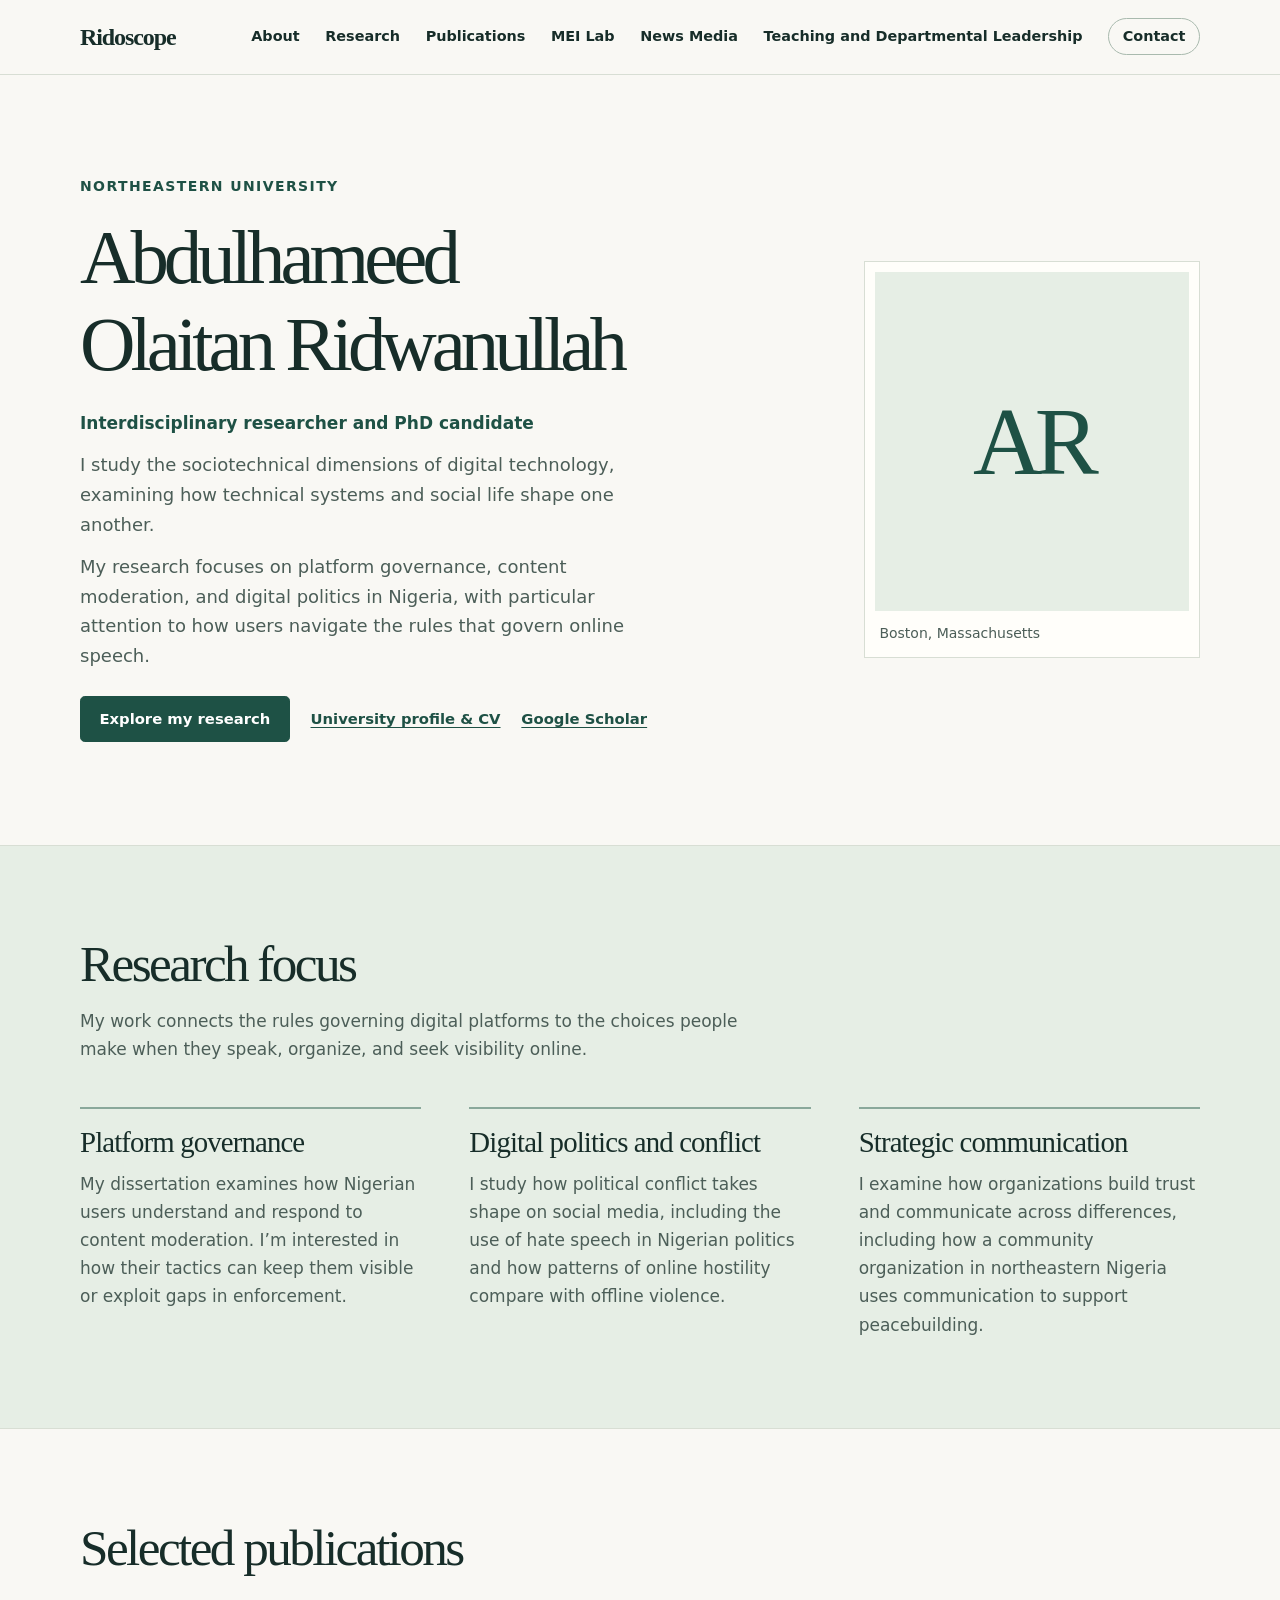
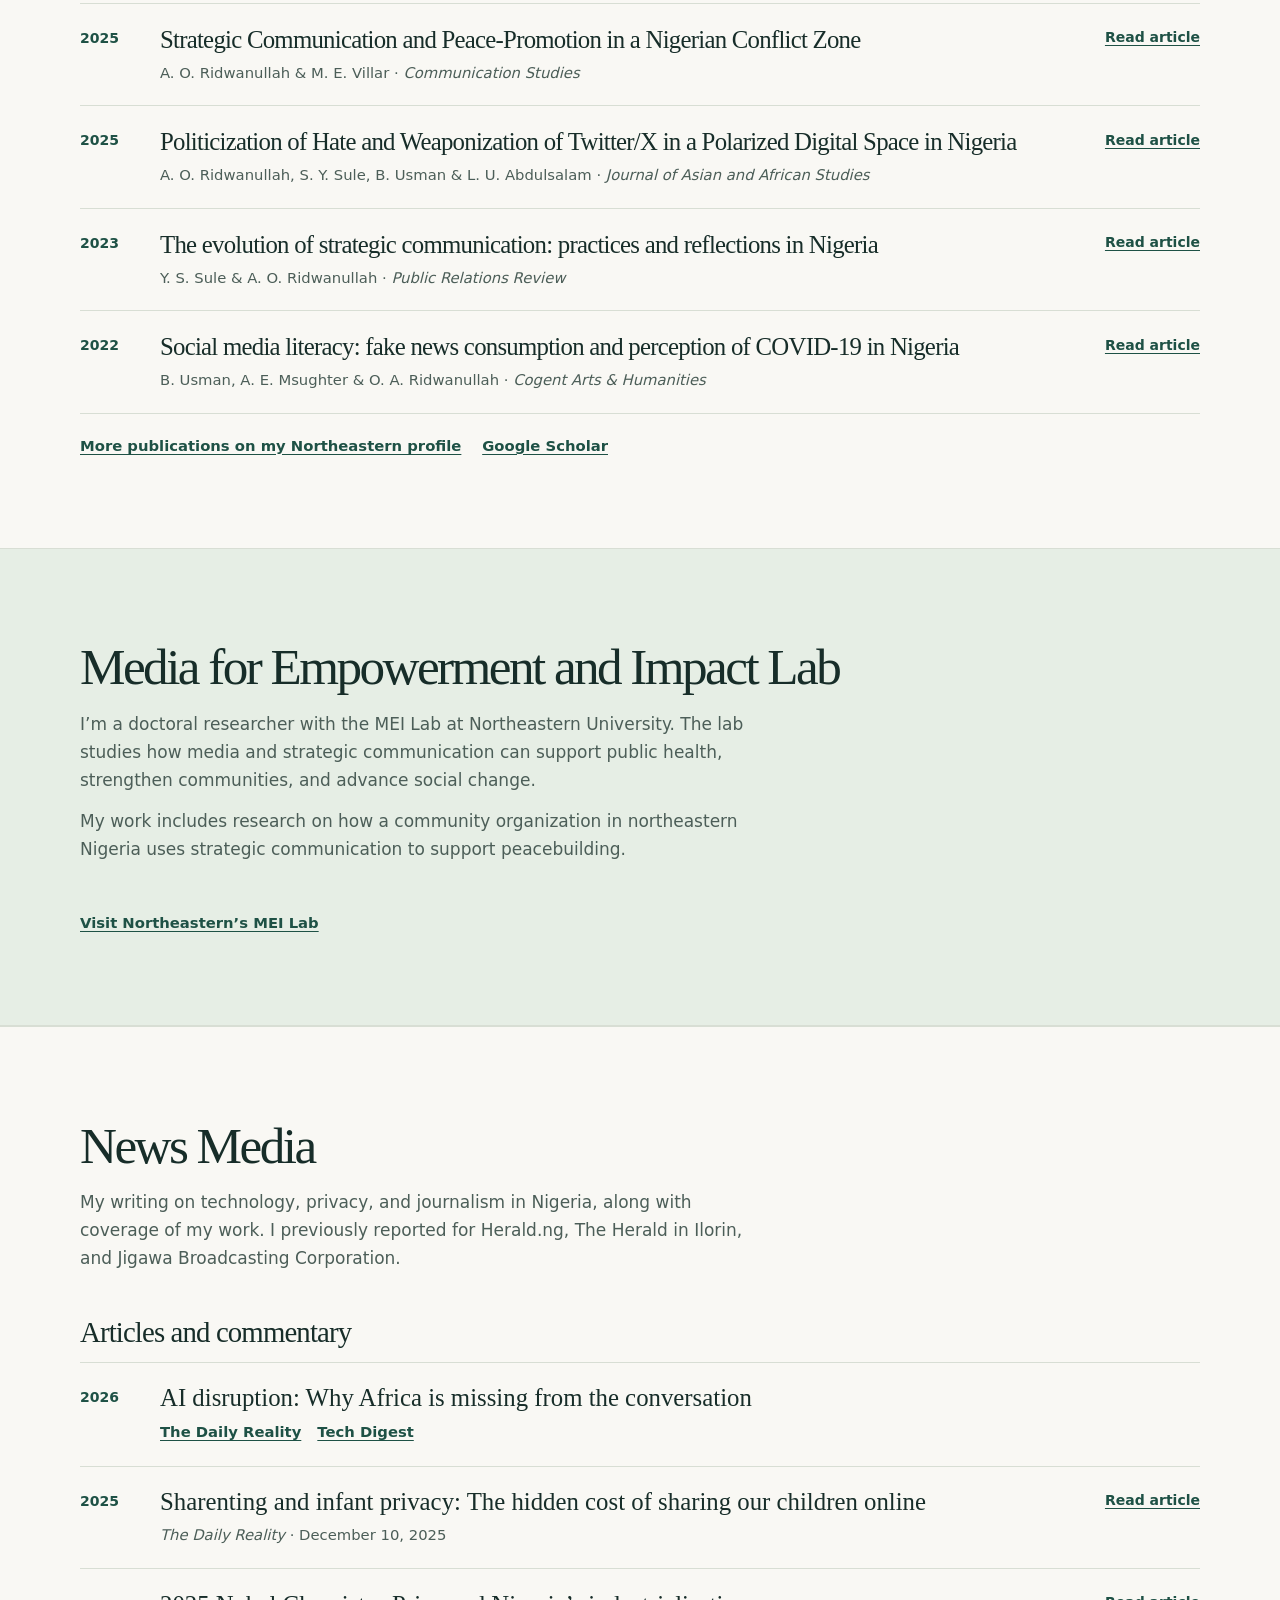
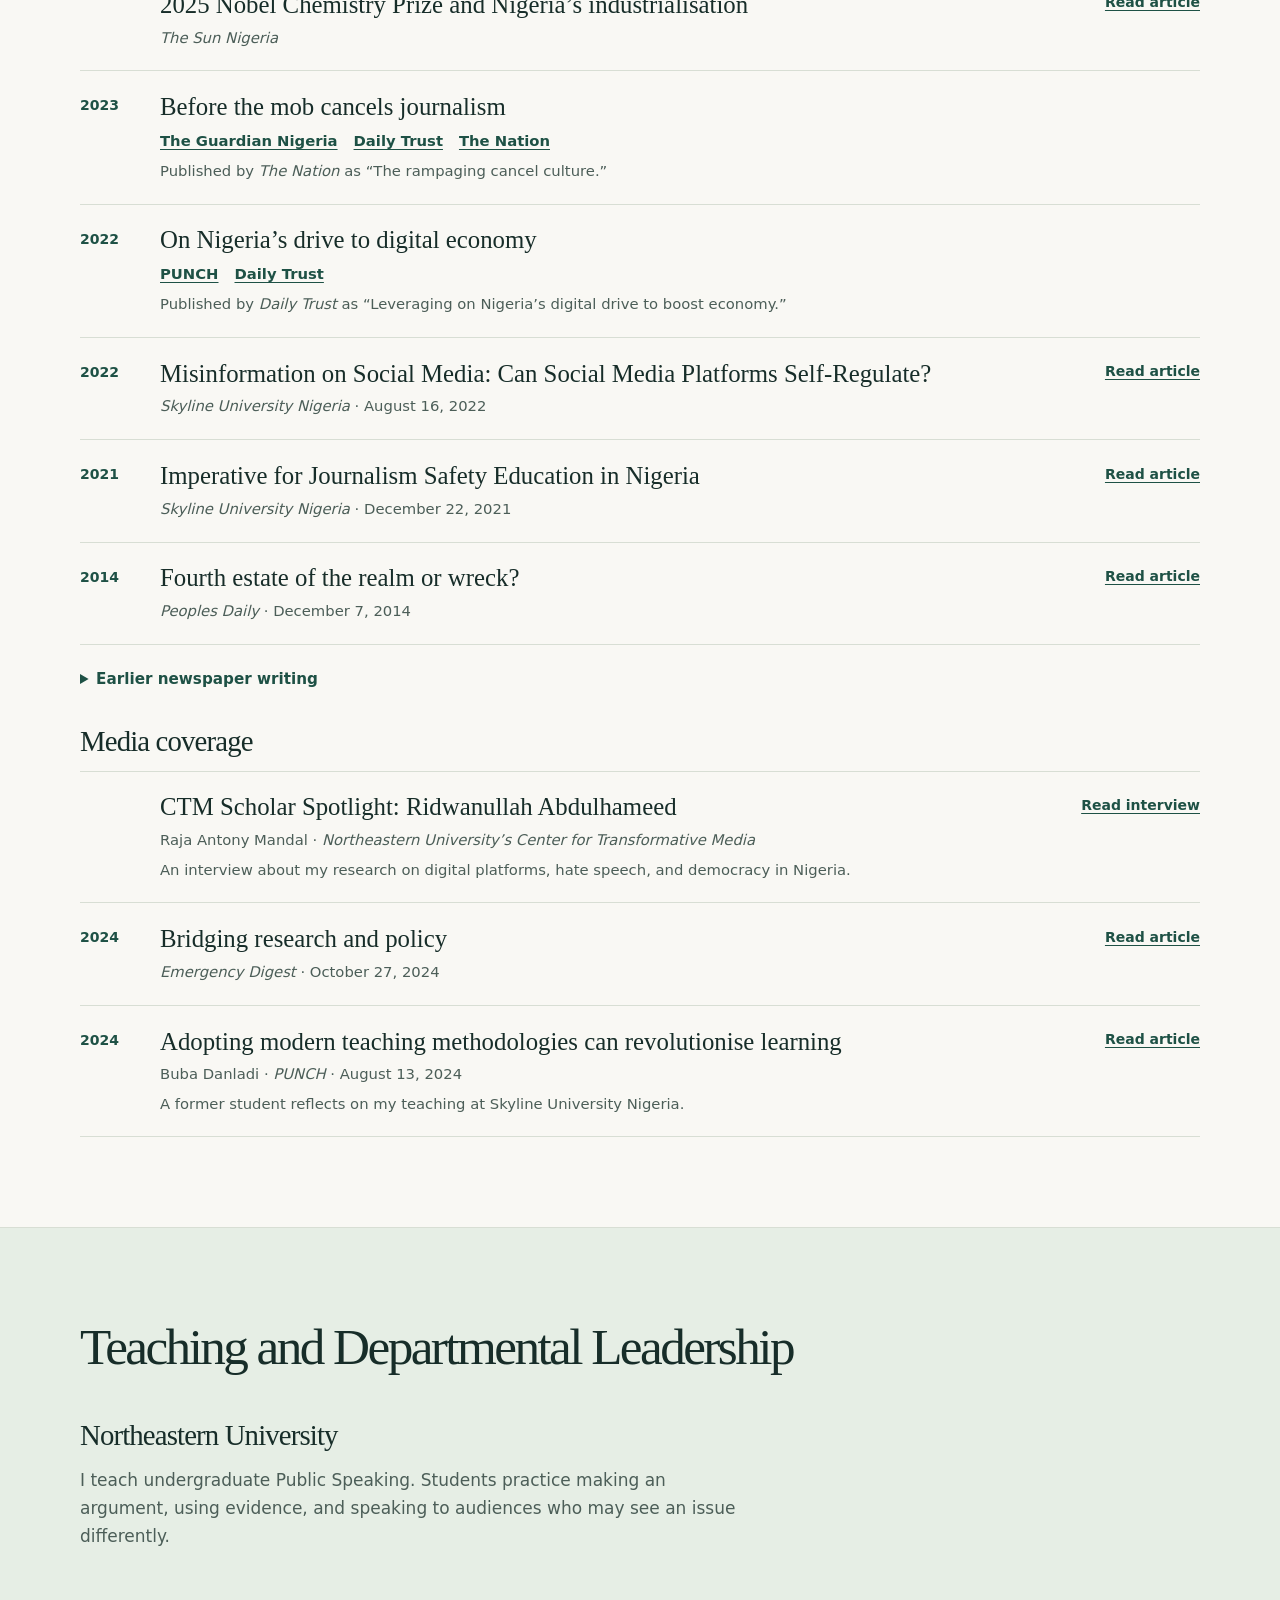
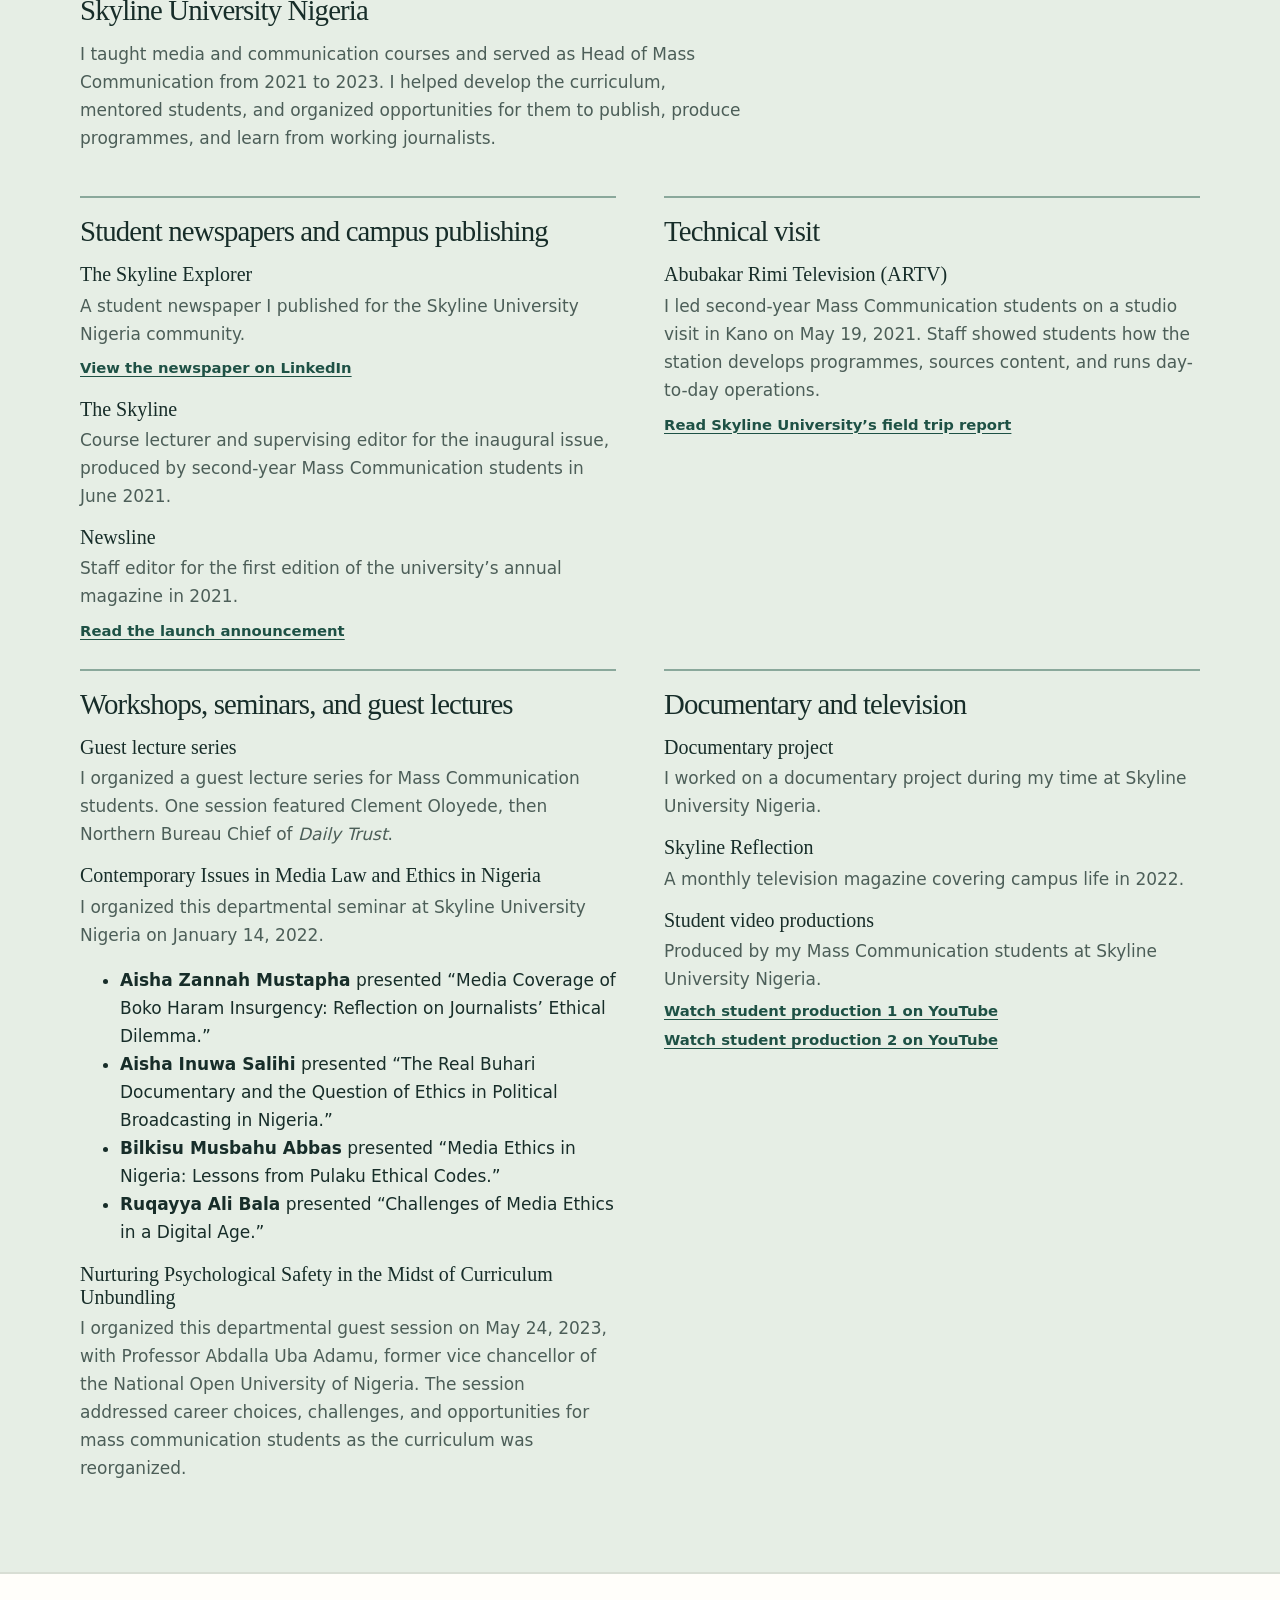
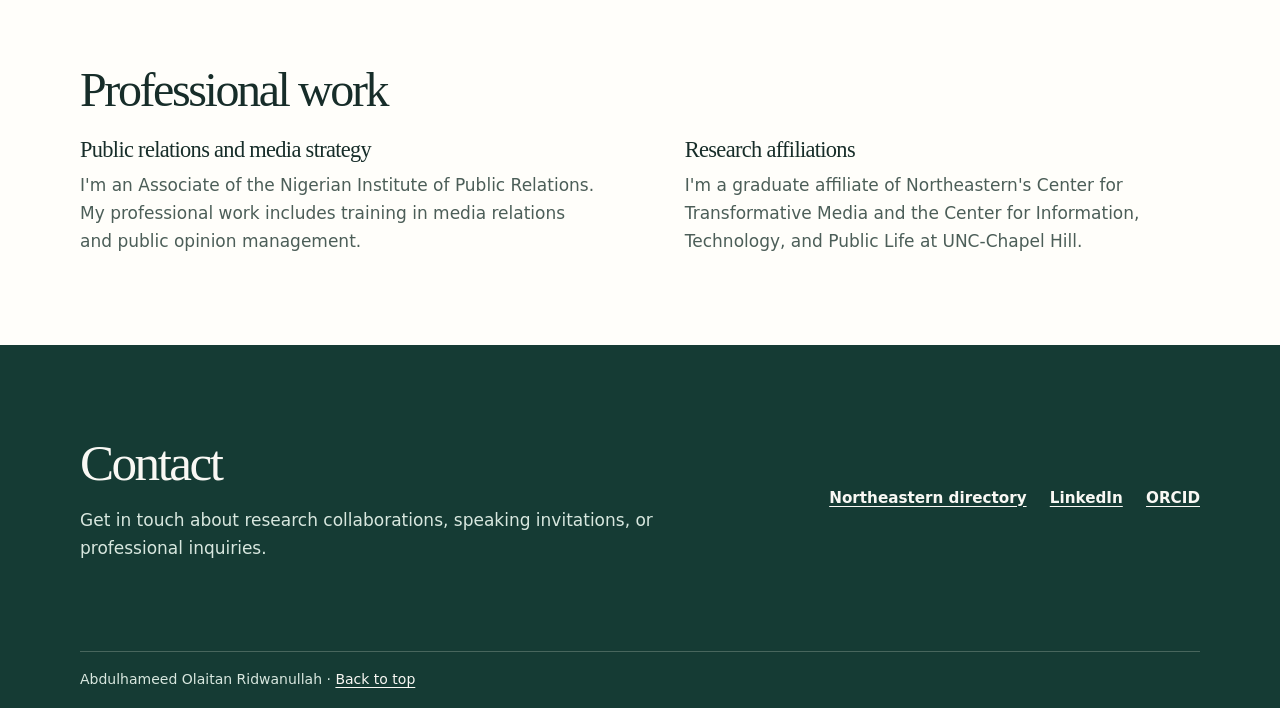
==== index.html @ dc11b1d8 "Add files via upload" ====
<!doctype html>
<html lang="en">
<head>
  <meta charset="utf-8">
  <meta name="viewport" content="width=device-width, initial-scale=1">
  <title>Abdulhameed Olaitan Ridwanullah | Ridoscope</title>
  <meta name="description" content="Abdulhameed Olaitan Ridwanullah is an interdisciplinary researcher and Northeastern University PhD candidate studying the sociotechnical dimensions of digital technology.">
  <meta name="theme-color" content="#f9f8f4">
  <meta property="og:type" content="website">
  <meta property="og:title" content="Abdulhameed Olaitan Ridwanullah | Ridoscope">
  <meta property="og:description" content="Interdisciplinary research on digital technology, platform governance, content moderation, and digital politics in Nigeria.">
  <link rel="icon" href="data:image/svg+xml,%3Csvg xmlns='http://www.w3.org/2000/svg' viewBox='0 0 40 40'%3E%3Crect width='40' height='40' rx='8' fill='%231e5145'/%3E%3Ctext x='20' y='29' fill='white' text-anchor='middle' font-family='Georgia,serif' font-size='27'%3ER%3C/text%3E%3C/svg%3E">
  <style>
    :root {
      color-scheme: light;
      --paper: #f9f8f4;
      --surface: #fffefa;
      --ink: #172d29;
      --muted: #4c5e58;
      --green: #1e5145;
      --light-green: #e6eee5;
      --line: #d8ded4;
      --gold: #e7c587;
      --serif: Georgia, 'Times New Roman', serif;
      --sans: system-ui, -apple-system, BlinkMacSystemFont, 'Segoe UI', sans-serif;
      --width: 70rem;
    }

    *, *::before, *::after { box-sizing: border-box; }
    body { margin: 0; color: var(--ink); background: var(--paper); font: 1.0625rem/1.65 var(--sans); }
    h1, h2, h3, h4, h5, p, figure { margin: 0; }
    h1, h2, h3, h4, h5 { font-family: var(--serif); font-weight: 400; line-height: 1.13; }
    h1 { font-size: clamp(2.65rem, 6vw, 5.3rem); letter-spacing: -.065em; }
    h2 { font-size: clamp(2.25rem, 4vw, 3.6rem); letter-spacing: -.05em; }
    h3 { font-size: clamp(1.45rem, 2.8vw, 1.8rem); letter-spacing: -.03em; }
    a { color: var(--green); text-underline-offset: .22em; }
    a:hover { text-decoration-thickness: .14em; }
    a:focus-visible { outline: 2px solid currentColor; outline-offset: 5px; }
    .wrap { width: min(var(--width), calc(100% - 3rem)); margin-inline: auto; }
    .skip { position: absolute; z-index: 3; top: .75rem; left: .75rem; transform: translateY(-200%); padding: .55rem .85rem; background: var(--surface); }
    .skip:focus { transform: translateY(0); }
    .site-header { border-bottom: 1px solid var(--line); }
    .header-row { display: flex; justify-content: space-between; align-items: center; gap: 1rem 2rem; min-height: 4.6rem; padding-block: .75rem; }
    .brand { color: var(--ink); font: 700 1.5rem/1 var(--serif); letter-spacing: -.045em; text-decoration: none; }
    .site-nav { display: flex; flex-wrap: wrap; align-items: center; gap: .55rem clamp(.8rem, 2vw, 1.75rem); }
    .site-nav a { color: var(--ink); font-size: .9rem; font-weight: 600; text-decoration: none; }
    .site-nav a:hover { text-decoration: underline; }
    a.nav-contact { padding: .35rem .85rem; border: 1px solid #a9baae; border-radius: 2rem; }

    .hero { display: grid; grid-template-columns: minmax(0, 1fr) minmax(15rem, 21rem); align-items: center; gap: clamp(2.25rem, 6vw, 6rem); padding-block: clamp(3.2rem, 8vw, 7rem); }
    .hero h1 span { display: block; }
    .label { color: var(--green); font-size: .875rem; font-weight: 700; letter-spacing: .1em; line-height: 1.4; text-transform: uppercase; }
    .hero .label { margin-bottom: 1.15rem; }
    .role { color: var(--green); margin-top: 1.3rem; font-weight: 650; }
    .intro { max-width: 35rem; color: var(--muted); margin-top: .8rem; font-size: 1.125rem; }
    .actions { display: flex; flex-wrap: wrap; align-items: center; gap: .65rem 1.3rem; margin-top: 1.55rem; }
    .button { display: inline-block; padding: .64rem 1.15rem; border: 1px solid var(--green); border-radius: .3rem; background: var(--green); color: white; font-size: .925rem; font-weight: 650; text-decoration: none; }
    .button:hover { background: #143e34; }
    .button:focus-visible { outline-color: var(--green); }
    .text-link { font-size: .925rem; font-weight: 650; }
    .portrait { padding: .6rem; border: 1px solid var(--line); background: var(--surface); }
    .portrait-frame {
      position: relative; display: grid; place-items: center; overflow: hidden;
      aspect-ratio: 549 / 592; background: var(--light-green);
    }
    .portrait-monogram { color: var(--green); font: 400 clamp(3.5rem, 9vw, 6rem)/1 var(--serif); letter-spacing: -.08em; }
    .portrait img { position: absolute; inset: 0; width: 100%; height: 100%; object-fit: cover; object-position: center; }
    .portrait figcaption { padding: .66rem .3rem .16rem; color: var(--muted); font-size: .875rem; }

    .band { border-block: 1px solid var(--line); background: var(--light-green); }
    .section-space { padding-block: clamp(3.3rem, 7vw, 6.25rem); }
    .section-lead { margin-bottom: clamp(1.7rem, 4vw, 2.75rem); }
    .section-lead p { max-width: 42rem; margin-top: .85rem; color: var(--muted); }
    .research-grid { display: grid; grid-template-columns: repeat(3, minmax(0, 1fr)); gap: clamp(1.55rem, 4vw, 3rem); }
    .research-item { border-top: 2px solid #8aa89b; padding-top: 1.05rem; }
    .research-item p { margin-top: .75rem; color: var(--muted); }
    .publication-list { margin: 1.65rem 0 0; padding: 0; list-style: none; border-top: 1px solid var(--line); }
    .publication-list li { display: grid; grid-template-columns: 4rem 1fr auto; align-items: start; gap: .45rem 1rem; border-bottom: 1px solid var(--line); padding-block: 1.3rem; }
    .publication-list li.undated-entry > div { grid-column: 2; }
    .publication-list time { margin-top: .14rem; color: var(--green); font-size: .875rem; font-weight: 700; font-variant-numeric: tabular-nums; }
    .publication-list :is(h3, h4) { font-size: clamp(1.2rem, 2.2vw, 1.55rem); line-height: 1.23; }
    .publication-list p { margin-top: .4rem; color: var(--muted); font-size: .925rem; line-height: 1.55; }
    .paper-link { margin-top: .1rem; font-size: .875rem; font-weight: 650; }
    .more-publications { margin-top: 1.25rem; }
    .news-media { border-top: 1px solid var(--line); }
    .media-group + .media-group { margin-top: 2.1rem; }
    .media-group .publication-list { margin-top: .8rem; }
    .media-editions { display: flex; flex-wrap: wrap; gap: .25rem 1rem; margin-top: .4rem; }
    .media-editions a { font-size: .925rem; font-weight: 650; }
    .media-archive { margin-top: 1.35rem; }
    .media-archive summary { width: fit-content; color: var(--green); cursor: pointer; font-size: .95rem; font-weight: 650; }
    .media-archive summary:focus-visible { outline: 2px solid currentColor; outline-offset: 5px; }
    .media-archive ul { margin: .85rem 0 0; padding-inline-start: 1.4rem; }
    .media-archive li { margin-top: .45rem; color: var(--muted); }
    .project-grid { display: grid; grid-template-columns: repeat(2, minmax(0, 1fr)); gap: 1.55rem clamp(1.55rem, 4vw, 3rem); }
    .project-grid section { min-width: 0; }
    .project-grid h4 { font-size: clamp(1.45rem, 2.8vw, 1.8rem); letter-spacing: -.03em; }
    .project-grid h5 { margin-top: 1rem; font-size: 1.25rem; }
    .project-grid h5 + p { margin-top: .35rem; }
    .project-grid .text-link { display: inline-block; margin-top: .55rem; }
    .experience { border-top: 1px solid var(--line); background: var(--surface); }
    .experience-grid { display: grid; grid-template-columns: 1fr 1fr; gap: 2.75rem clamp(2.25rem, 7vw, 6rem); }
    .experience h2 { font-size: clamp(2.1rem, 4vw, 3rem); }
    .experience h3 { margin-top: 1.2rem; font-size: 1.4rem; }
    .experience p { color: var(--muted); margin-top: .55rem; }
    .contact { background: #153b34; color: #f9f8f4; }
    .contact-grid { display: grid; grid-template-columns: minmax(0, 1fr) auto; align-items: center; gap: 1.5rem 3rem; }
    .contact p { max-width: 38rem; margin-top: .85rem; color: #d8e7df; }
    .contact a { color: #f9f8f4; }
    .contact-links { display: flex; flex-wrap: wrap; gap: .85rem 1.45rem; }
    .contact-links a { font-size: .95rem; font-weight: 650; }
    .footer-note { padding-block: 1rem; border-top: 1px solid #48665d; color: #d8e7df; font-size: .875rem; }
    .footer-note a:hover, .contact-links a:hover { color: var(--gold); }

    @media (max-width: 50rem) {
      .hero { grid-template-columns: minmax(0, 1fr) minmax(12rem, 32%); gap: 1.8rem; }
      .research-grid { gap: 1.35rem; }
      .contact-grid { grid-template-columns: 1fr; }
    }
    @media (max-width: 40rem) {
      .wrap { width: calc(100% - 2rem); }
      .header-row { align-items: flex-start; flex-direction: column; padding-block: 1rem; }
      .site-nav { gap: .5rem .95rem; }
      a.nav-contact { padding: 0; border: 0; }
      .hero, .research-grid, .project-grid, .experience-grid { grid-template-columns: 1fr; }
      .hero { padding-top: 2.7rem; }
      .portrait { width: min(100%, 19rem); }
      .publication-list li { grid-template-columns: 1fr; gap: .3rem; }
      .publication-list li.undated-entry > div { grid-column: 1; }
      .publication-list time, .paper-link { margin: 0; }
    }
  </style>
</head>
<body id="top">
  <a class="skip" href="#about">Skip to main content</a>
  <header class="site-header">
    <div class="wrap header-row">
      <a class="brand" href="#top" aria-label="Ridoscope home">Ridoscope</a>
      <nav class="site-nav" aria-label="Main navigation">
        <a href="#about">About</a>
        <a href="#research">Research</a>
        <a href="#publications">Publications</a>
        <a href="#mei-lab">MEI Lab</a>
        <a href="#news-media">News Media</a>
        <a href="#teaching">Teaching and Departmental Leadership</a>
        <a class="nav-contact" href="#contact">Contact</a>
      </nav>
    </div>
  </header>

  <main id="about" tabindex="-1">
    <!-- Update your name, role, biography, and profile links here. -->
    <section class="wrap hero" aria-labelledby="name">
      <div>
        <p class="label">Northeastern University</p>
        <h1 id="name"><span>Abdulhameed</span> <span>Olaitan Ridwanullah</span></h1>
        <p class="role">Interdisciplinary researcher and PhD candidate</p>
        <p class="intro">I study the sociotechnical dimensions of digital technology, examining how technical systems and social life shape one another.</p>
        <p class="intro">My research focuses on platform governance, content moderation, and digital politics in Nigeria, with particular attention to how users navigate the rules that govern online speech.</p>
        <div class="actions">
          <a class="button" href="#research">Explore my research</a>
          <a class="text-link" href="https://camd.northeastern.edu/people/abdulhameed-ridwanullah/">University profile &amp; CV</a>
          <a class="text-link" href="https://scholar.google.com/citations?user=ANlG218AAAAJ">Google Scholar</a>
        </div>
      </div>
      <figure class="portrait">
        <div class="portrait-frame">
          <span class="portrait-monogram" aria-hidden="true">AR</span>
          <img src="https://d3tvevvhad9ws1.cloudfront.net/wp-content/uploads/2026/08/olaitan-549x592.jpg" alt="Portrait of Abdulhameed Olaitan Ridwanullah" width="549" height="592" decoding="async" onerror="this.hidden = true">
        </div>
        <figcaption>Boston, Massachusetts</figcaption>
      </figure>
    </section>

    <!-- Research descriptions can be updated as projects develop. -->
    <section class="band" id="research" aria-labelledby="research-heading">
      <div class="wrap section-space">
        <div class="section-lead">
          <h2 id="research-heading">Research focus</h2>
          <p>My work connects the rules governing digital platforms to the choices people make when they speak, organize, and seek visibility online.</p>
        </div>
        <div class="research-grid">
          <article class="research-item">
            <h3>Platform governance</h3>
            <p>My dissertation examines how Nigerian users understand and respond to content moderation. I’m interested in how their tactics can keep them visible or exploit gaps in enforcement.</p>
          </article>
          <article class="research-item">
            <h3>Digital politics and conflict</h3>
            <p>I study how political conflict takes shape on social media, including the use of hate speech in Nigerian politics and how patterns of online hostility compare with offline violence.</p>
          </article>
          <article class="research-item">
            <h3>Strategic communication</h3>
            <p>I examine how organizations build trust and communicate across differences, including how a community organization in northeastern Nigeria uses communication to support peacebuilding.</p>
          </article>
        </div>
      </div>
    </section>

    <!-- Add a publication by copying one list item and updating its details and DOI. -->
    <section class="wrap section-space" id="publications" aria-labelledby="publications-heading">
      <h2 id="publications-heading">Selected publications</h2>
      <ol class="publication-list" role="list">
        <li>
          <time datetime="2025">2025</time>
          <div>
            <h3>Strategic Communication and Peace-Promotion in a Nigerian Conflict Zone</h3>
            <p>A. O. Ridwanullah &amp; M. E. Villar · <cite>Communication Studies</cite></p>
          </div>
          <a class="paper-link" href="https://doi.org/10.1080/10510974.2025.2544833" aria-label="Read article, Strategic Communication and Peace-Promotion in a Nigerian Conflict Zone">Read article</a>
        </li>
        <li>
          <time datetime="2025">2025</time>
          <div>
            <h3>Politicization of Hate and Weaponization of Twitter/X in a Polarized Digital Space in Nigeria</h3>
            <p>A. O. Ridwanullah, S. Y. Sule, B. Usman &amp; L. U. Abdulsalam · <cite>Journal of Asian and African Studies</cite></p>
          </div>
          <a class="paper-link" href="https://doi.org/10.1177/00219096241230500" aria-label="Read article, Politicization of Hate and Weaponization of Twitter/X in a Polarized Digital Space in Nigeria">Read article</a>
        </li>
        <li>
          <time datetime="2023">2023</time>
          <div>
            <h3>The evolution of strategic communication: practices and reflections in Nigeria</h3>
            <p>Y. S. Sule &amp; A. O. Ridwanullah · <cite>Public Relations Review</cite></p>
          </div>
          <a class="paper-link" href="https://doi.org/10.1016/j.pubrev.2023.102323" aria-label="Read article, The evolution of strategic communication: practices and reflections in Nigeria">Read article</a>
        </li>
        <li>
          <time datetime="2022">2022</time>
          <div>
            <h3>Social media literacy: fake news consumption and perception of COVID-19 in Nigeria</h3>
            <p>B. Usman, A. E. Msughter &amp; O. A. Ridwanullah · <cite>Cogent Arts &amp; Humanities</cite></p>
          </div>
          <a class="paper-link" href="https://doi.org/10.1080/23311983.2022.2138011" aria-label="Read article, Social media literacy: fake news consumption and perception of COVID-19 in Nigeria">Read article</a>
        </li>
      </ol>
      <p class="actions more-publications">
        <a class="text-link" href="https://camd.northeastern.edu/people/abdulhameed-ridwanullah/">More publications on my Northeastern profile</a>
        <a class="text-link" href="https://scholar.google.com/citations?user=ANlG218AAAAJ">Google Scholar</a>
      </p>
    </section>

    <section class="band" id="mei-lab" aria-labelledby="mei-lab-heading">
      <div class="wrap section-space">
        <div class="section-lead">
          <h2 id="mei-lab-heading">Media for Empowerment and Impact Lab</h2>
          <p>I’m a doctoral researcher with the MEI Lab at Northeastern University. The lab studies how media and strategic communication can support public health, strengthen communities, and advance social change.</p>
          <p>My work includes research on how a community organization in northeastern Nigeria uses strategic communication to support peacebuilding.</p>
        </div>
        <a class="text-link" href="https://meilab.sites.northeastern.edu/">Visit Northeastern’s MEI Lab</a>
      </div>
    </section>

    <!-- Keep versions of the same article together and list coverage separately from bylined work. -->
    <section class="news-media" id="news-media" aria-labelledby="news-media-heading">
      <div class="wrap section-space">
        <div class="section-lead">
          <h2 id="news-media-heading">News Media</h2>
          <p>My writing on technology, privacy, and journalism in Nigeria, along with coverage of my work. I previously reported for Herald.ng, The Herald in Ilorin, and Jigawa Broadcasting Corporation.</p>
        </div>
        <div class="media-group">
          <h3>Articles and commentary</h3>
          <ul class="publication-list" role="list">
            <li>
              <time datetime="2026-02-14">2026</time>
              <div>
                <h4>AI disruption: Why Africa is missing from the conversation</h4>
                <div class="media-editions">
                  <a href="https://dailyrealityng.com/2026/02/14/ai-disruption-why-africa-is-missing-from-the-conversation/" aria-label="Read AI disruption at The Daily Reality">The Daily Reality</a>
                  <a href="https://techdigest.ng/ai-disruption-why-africa-is-missing-from-the-conversation/" aria-label="Read AI disruption at Tech Digest">Tech Digest</a>
                </div>
              </div>
            </li>
            <li>
              <time datetime="2025-12-10">2025</time>
              <div>
                <h4>Sharenting and infant privacy: The hidden cost of sharing our children online</h4>
                <p><cite>The Daily Reality</cite> · December 10, 2025</p>
              </div>
              <a class="paper-link" href="https://dailyrealityng.com/2025/12/10/sharenting-and-infant-privacy-the-hidden-cost-of-sharing-our-children-online/" aria-label="Read article, Sharenting and infant privacy: The hidden cost of sharing our children online">Read article</a>
            </li>
            <li class="undated-entry">
              <div>
                <h4>2025 Nobel Chemistry Prize and Nigeria’s industrialisation</h4>
                <p><cite>The Sun Nigeria</cite></p>
              </div>
              <a class="paper-link" href="https://thesun.ng/2025-nobel-chemistry-prize-and-nigerias-industrialisation/" aria-label="Read article, 2025 Nobel Chemistry Prize and Nigeria’s industrialisation">Read article</a>
            </li>
            <li>
              <time datetime="2023-04-07">2023</time>
              <div>
                <h4>Before the mob cancels journalism</h4>
                <div class="media-editions">
                  <a href="https://guardian.ng/opinion/before-the-mob-cancels-journalism/" aria-label="Read Before the mob cancels journalism at The Guardian Nigeria">The Guardian Nigeria</a>
                  <a href="https://dailytrust.com/before-the-mob-cancels-journalism/" aria-label="Read Before the mob cancels journalism at Daily Trust">Daily Trust</a>
                  <a href="https://thenationonlineng.net/the-rampaging-cancel-culture/" aria-label="Read The rampaging cancel culture at The Nation">The Nation</a>
                </div>
                <p>Published by <cite>The Nation</cite> as “The rampaging cancel culture.”</p>
              </div>
            </li>
            <li>
              <time datetime="2022-10-28">2022</time>
              <div>
                <h4>On Nigeria’s drive to digital economy</h4>
                <div class="media-editions">
                  <a href="https://punchng.com/on-nigerias-drive-to-digital-economy/" aria-label="Read On Nigeria’s drive to digital economy at PUNCH">PUNCH</a>
                  <a href="https://dailytrust.com/leveraging-on-nigerias-digital-drive-to-boost-economy/" aria-label="Read Leveraging on Nigeria’s digital drive to boost economy at Daily Trust">Daily Trust</a>
                </div>
                <p>Published by <cite>Daily Trust</cite> as “Leveraging on Nigeria’s digital drive to boost economy.”</p>
              </div>
            </li>
            <li>
              <time datetime="2022-08-16">2022</time>
              <div>
                <h4>Misinformation on Social Media: Can Social Media Platforms Self-Regulate?</h4>
                <p><cite>Skyline University Nigeria</cite> · August 16, 2022</p>
              </div>
              <a class="paper-link" href="https://sun.edu.ng/misinformation-on-social-media-can-social-media-platforms-self-regulate/" aria-label="Read article, Misinformation on Social Media: Can Social Media Platforms Self-Regulate?">Read article</a>
            </li>
            <li>
              <time datetime="2021-12-22">2021</time>
              <div>
                <h4>Imperative for Journalism Safety Education in Nigeria</h4>
                <p><cite>Skyline University Nigeria</cite> · December 22, 2021</p>
              </div>
              <a class="paper-link" href="https://sun.edu.ng/imperative-for-journalism-safety-education-in-nigeria/" aria-label="Read article, Imperative for Journalism Safety Education in Nigeria">Read article</a>
            </li>
            <li>
              <time datetime="2014-12-07">2014</time>
              <div>
                <h4>Fourth estate of the realm or wreck?</h4>
                <p><cite>Peoples Daily</cite> · December 7, 2014</p>
              </div>
              <a class="paper-link" href="https://peoplesdaily.ng/fourth-estate-of-the-realm-or-wreck/" aria-label="Read article, Fourth estate of the realm or wreck?">Read article</a>
            </li>
          </ul>
          <details class="media-archive">
            <summary>Earlier newspaper writing</summary>
            <ul>
              <li>“Bequeathing a legacy of corruption” · <cite>Herald.ng</cite> · 2016</li>
              <li>“Ability in disability” · <cite>The Herald</cite> · 2009</li>
              <li>“Nigerian League Kicks off: Will Nigerian Fans Shift Allegiance from European Clubs?” · <cite>The Herald</cite> · 2009</li>
            </ul>
          </details>
        </div>
        <div class="media-group">
          <h3>Media coverage</h3>
          <ul class="publication-list" role="list">
            <li class="undated-entry">
              <div>
                <h4>CTM Scholar Spotlight: Ridwanullah Abdulhameed</h4>
                <p>Raja Antony Mandal · <cite>Northeastern University’s Center for Transformative Media</cite></p>
                <p>An interview about my research on digital platforms, hate speech, and democracy in Nigeria.</p>
              </div>
              <a class="paper-link" href="https://camd.northeastern.edu/news/ctm-scholar-spotlight-ridwanullah-abdulhameed/" aria-label="Read the CTM Scholar Spotlight interview">Read interview</a>
            </li>
            <li>
              <time datetime="2024-10-27">2024</time>
              <div>
                <h4>Bridging research and policy</h4>
                <p><cite>Emergency Digest</cite> · October 27, 2024</p>
              </div>
              <a class="paper-link" href="https://emergencydigest.com/2024/10/27/bridging-research-policy-case/" aria-label="Read article, Bridging research and policy">Read article</a>
            </li>
            <li>
              <time datetime="2024-08-13">2024</time>
              <div>
                <h4>Adopting modern teaching methodologies can revolutionise learning</h4>
                <p>Buba Danladi · <cite>PUNCH</cite> · August 13, 2024</p>
                <p>A former student reflects on my teaching at Skyline University Nigeria.</p>
              </div>
              <a class="paper-link" href="https://punchng.com/adopting-modern-teaching-methodologies-can-revolutionise-learning/" aria-label="Read article, Adopting modern teaching methodologies can revolutionise learning">Read article</a>
            </li>
          </ul>
        </div>
      </div>
    </section>

    <!-- Add public project files or links alongside their credits when available. -->
    <section class="band" id="teaching" aria-labelledby="teaching-heading">
      <div class="wrap section-space">
        <div class="section-lead">
          <h2 id="teaching-heading">Teaching and Departmental Leadership</h2>
        </div>
        <div class="section-lead">
          <h3>Northeastern University</h3>
          <p>I teach undergraduate Public Speaking. Students practice making an argument, using evidence, and speaking to audiences who may see an issue differently.</p>
        </div>
        <section id="media-projects" aria-labelledby="media-projects-heading">
          <div class="section-lead">
            <h3 id="media-projects-heading">Skyline University Nigeria</h3>
            <p>I taught media and communication courses and served as Head of Mass Communication from 2021 to 2023. I helped develop the curriculum, mentored students, and organized opportunities for them to publish, produce programmes, and learn from working journalists.</p>
          </div>
          <div class="project-grid">
            <section class="research-item" id="skyline-student-publishing" aria-labelledby="skyline-student-publishing-heading">
              <h4 id="skyline-student-publishing-heading">Student newspapers and campus publishing</h4>
              <h5>The Skyline Explorer</h5>
              <p>A student newspaper I published for the Skyline University Nigeria community.</p>
              <a class="text-link" href="https://www.linkedin.com/posts/abdulhameed-ridwanullah-89919175_skyline-exlorer-ugcPost-7093296008624783360-4-LM/">View the newspaper on LinkedIn</a>
              <h5>The Skyline</h5>
              <p>Course lecturer and supervising editor for the inaugural issue, produced by second-year Mass Communication students in June 2021.</p>
              <h5>Newsline</h5>
              <p>Staff editor for the first edition of the university’s annual magazine in 2021.</p>
              <a class="text-link" href="https://sun.edu.ng/skyline-university-nigeria-launches-first-edition-of-newsline-magazine/">Read the launch announcement</a>
            </section>
            <section class="research-item" id="skyline-technical-visit" aria-labelledby="skyline-technical-visit-heading">
              <h4 id="skyline-technical-visit-heading">Technical visit</h4>
              <h5>Abubakar Rimi Television (ARTV)</h5>
              <p>I led second-year Mass Communication students on a studio visit in Kano on May 19, 2021. Staff showed students how the station develops programmes, sources content, and runs day-to-day operations.</p>
              <a class="text-link" href="https://sun.edu.ng/skyline-university-nigeria-exposes-mass-communication-students-to-media-practice-at-abubakar-rimi-television-artv/">Read Skyline University’s field trip report</a>
            </section>
            <section class="research-item" id="skyline-workshop" aria-labelledby="skyline-workshop-heading">
              <h4 id="skyline-workshop-heading">Workshops, seminars, and guest lectures</h4>
              <h5>Guest lecture series</h5>
              <p>I organized a guest lecture series for Mass Communication students. One session featured Clement Oloyede, then Northern Bureau Chief of <cite>Daily Trust</cite>.</p>
              <h5>Contemporary Issues in Media Law and Ethics in Nigeria</h5>
              <p>I organized this departmental seminar at Skyline University Nigeria on <time datetime="2022-01-14">January 14, 2022</time>.</p>
              <ul>
                <li><strong>Aisha Zannah Mustapha</strong> presented “Media Coverage of Boko Haram Insurgency: Reflection on Journalists’ Ethical Dilemma.”</li>
                <li><strong>Aisha Inuwa Salihi</strong> presented “The Real Buhari Documentary and the Question of Ethics in Political Broadcasting in Nigeria.”</li>
                <li><strong>Bilkisu Musbahu Abbas</strong> presented “Media Ethics in Nigeria: Lessons from Pulaku Ethical Codes.”</li>
                <li><strong>Ruqayya Ali Bala</strong> presented “Challenges of Media Ethics in a Digital Age.”</li>
              </ul>
              <h5>Nurturing Psychological Safety in the Midst of Curriculum Unbundling</h5>
              <p>I organized this departmental guest session on May 24, 2023, with Professor Abdalla Uba Adamu, former vice chancellor of the National Open University of Nigeria. The session addressed career choices, challenges, and opportunities for mass communication students as the curriculum was reorganized.</p>
            </section>
            <section class="research-item" id="skyline-documentary" aria-labelledby="skyline-documentary-heading">
              <h4 id="skyline-documentary-heading">Documentary and television</h4>
              <h5>Documentary project</h5>
              <p>I worked on a documentary project during my time at Skyline University Nigeria.</p>
              <h5>Skyline Reflection</h5>
              <p>A monthly television magazine covering campus life in 2022.</p>
              <h5>Student video productions</h5>
              <p>Produced by my Mass Communication students at Skyline University Nigeria.</p>
              <div class="media-editions">
                <a href="https://youtu.be/bZEVqYsS694">Watch student production 1 on YouTube</a>
                <a href="https://youtu.be/RIfuoalk7m0">Watch student production 2 on YouTube</a>
              </div>
            </section>
          </div>
        </section>
      </div>
    </section>

    <section class="experience" id="practice" aria-labelledby="practice-heading">
      <div class="wrap section-space">
        <h2 id="practice-heading">Professional work</h2>
        <div class="experience-grid">
          <div>
            <h3>Public relations and media strategy</h3>
            <p>I'm an Associate of the Nigerian Institute of Public Relations. My professional work includes training in media relations and public opinion management.</p>
          </div>
          <div>
            <h3>Research affiliations</h3>
            <p>I'm a graduate affiliate of Northeastern's Center for Transformative Media and the Center for Information, Technology, and Public Life at UNC-Chapel Hill.</p>
          </div>
        </div>
      </div>
    </section>
  </main>

  <!-- Update these links when your preferred contact channels change. -->
  <footer class="contact" id="contact">
    <div class="wrap section-space contact-grid">
      <div>
        <h2>Contact</h2>
        <p>Get in touch about research collaborations, speaking invitations, or professional inquiries.</p>
      </div>
      <div class="contact-links">
        <a href="https://camd.northeastern.edu/people/abdulhameed-ridwanullah/">Northeastern directory</a>
        <a href="https://www.linkedin.com/in/abdulhameed-ridwanullah-anipr-89919175/">LinkedIn</a>
        <a href="https://orcid.org/0000-0002-1211-8335">ORCID</a>
      </div>
    </div>
    <div class="wrap footer-note">Abdulhameed Olaitan Ridwanullah · <a href="#top">Back to top</a></div>
  </footer>
</body>
</html>
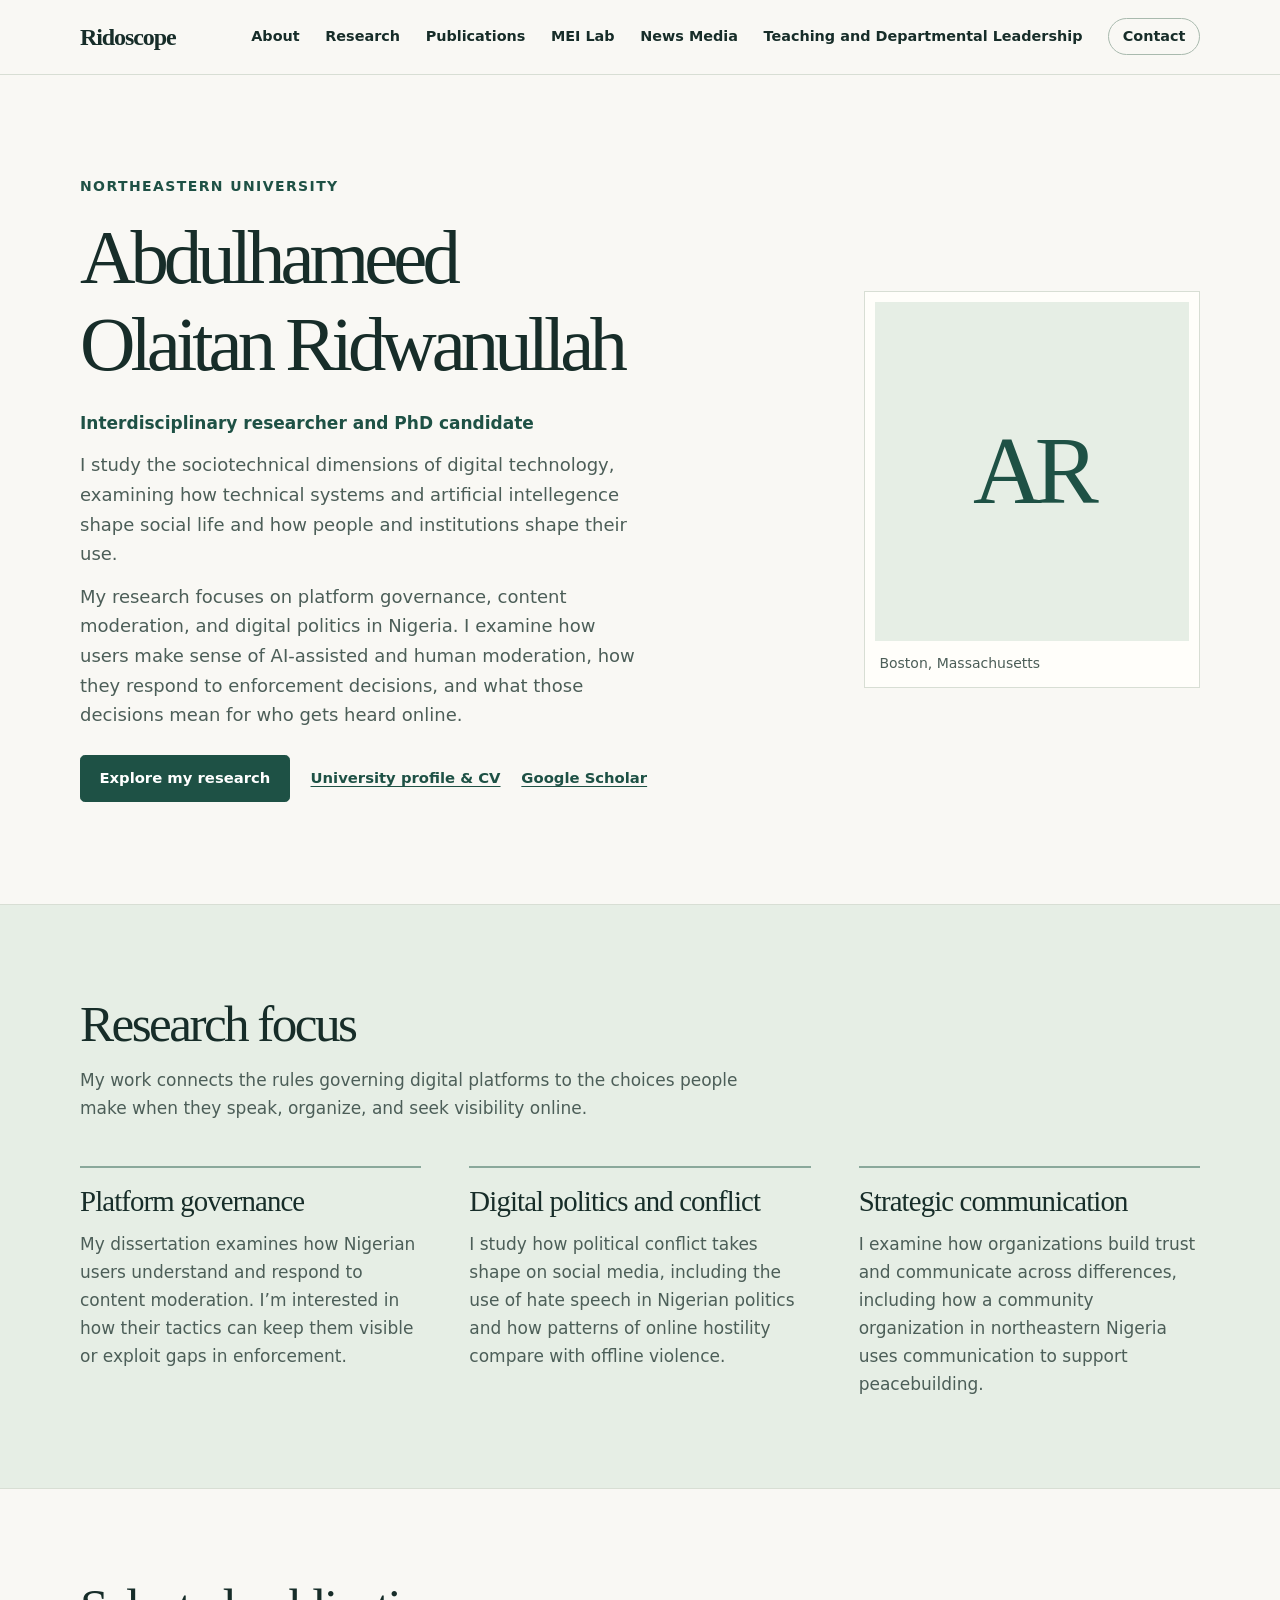
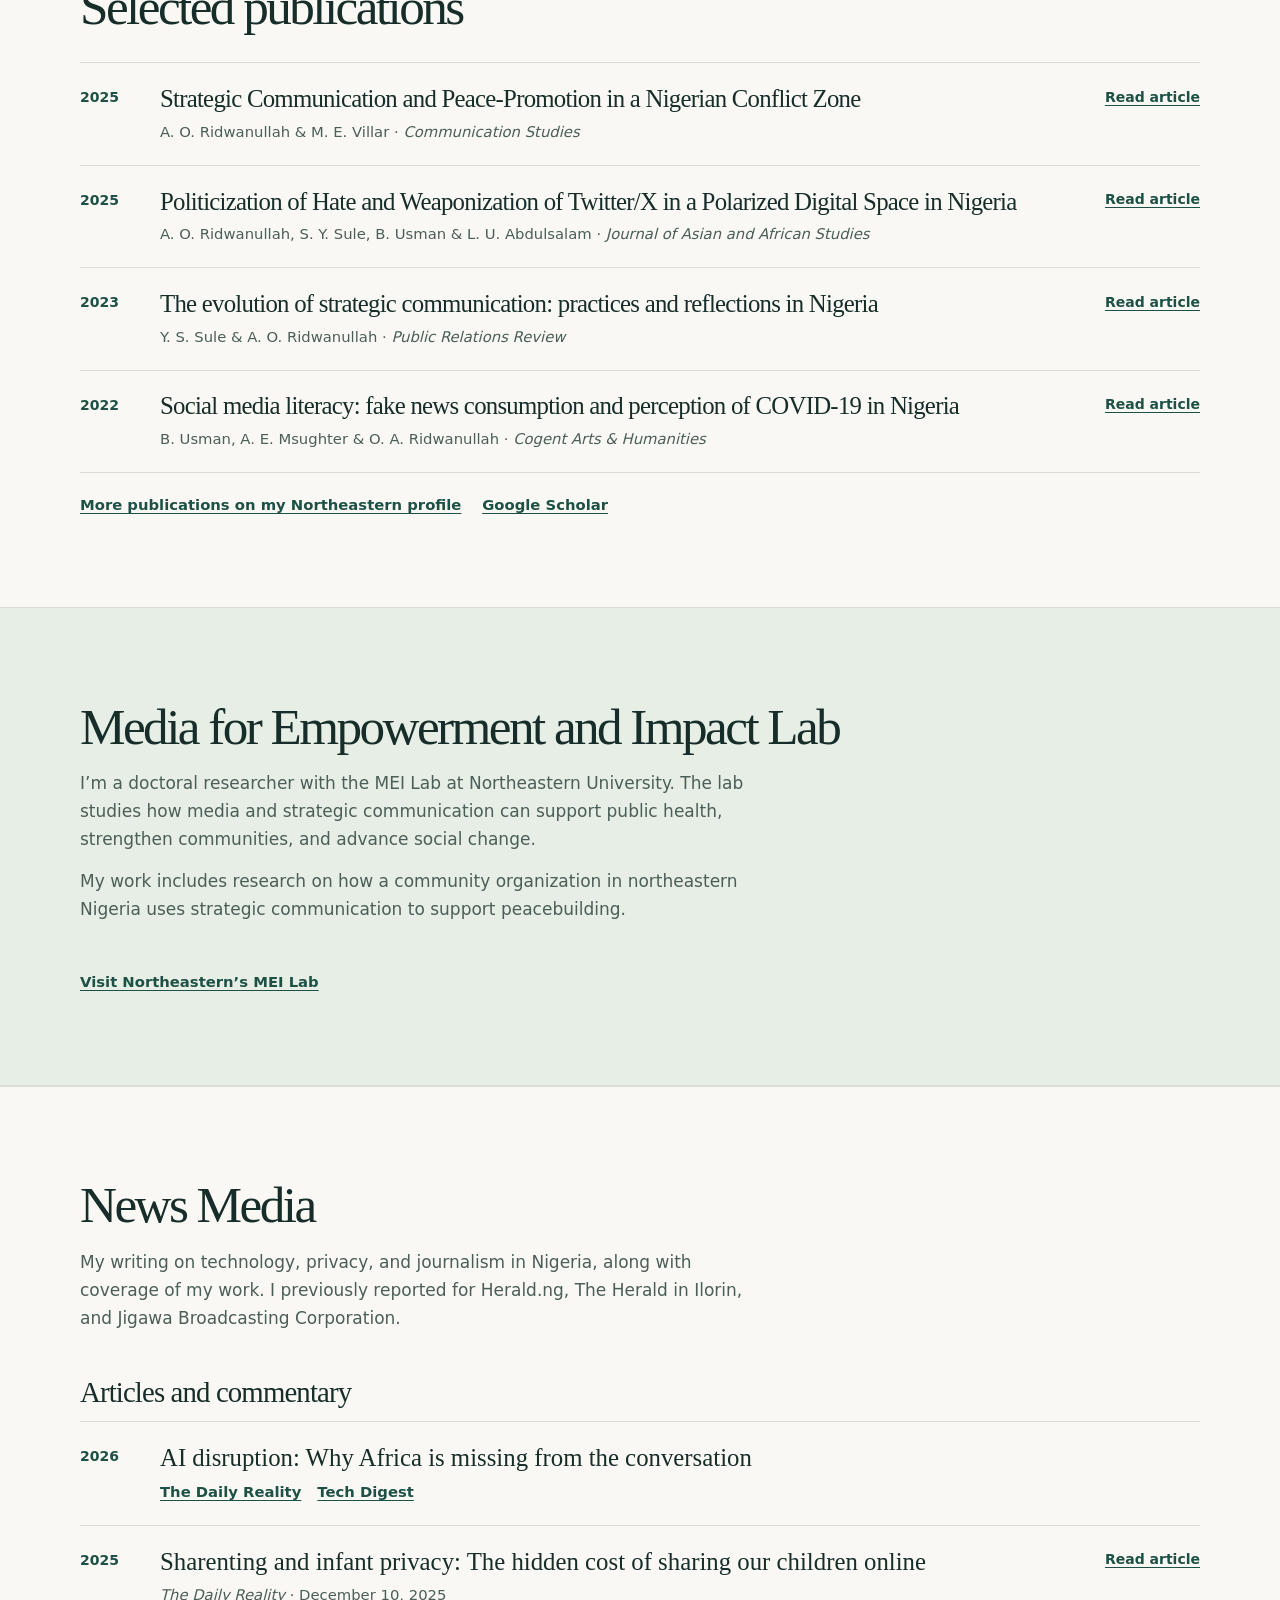
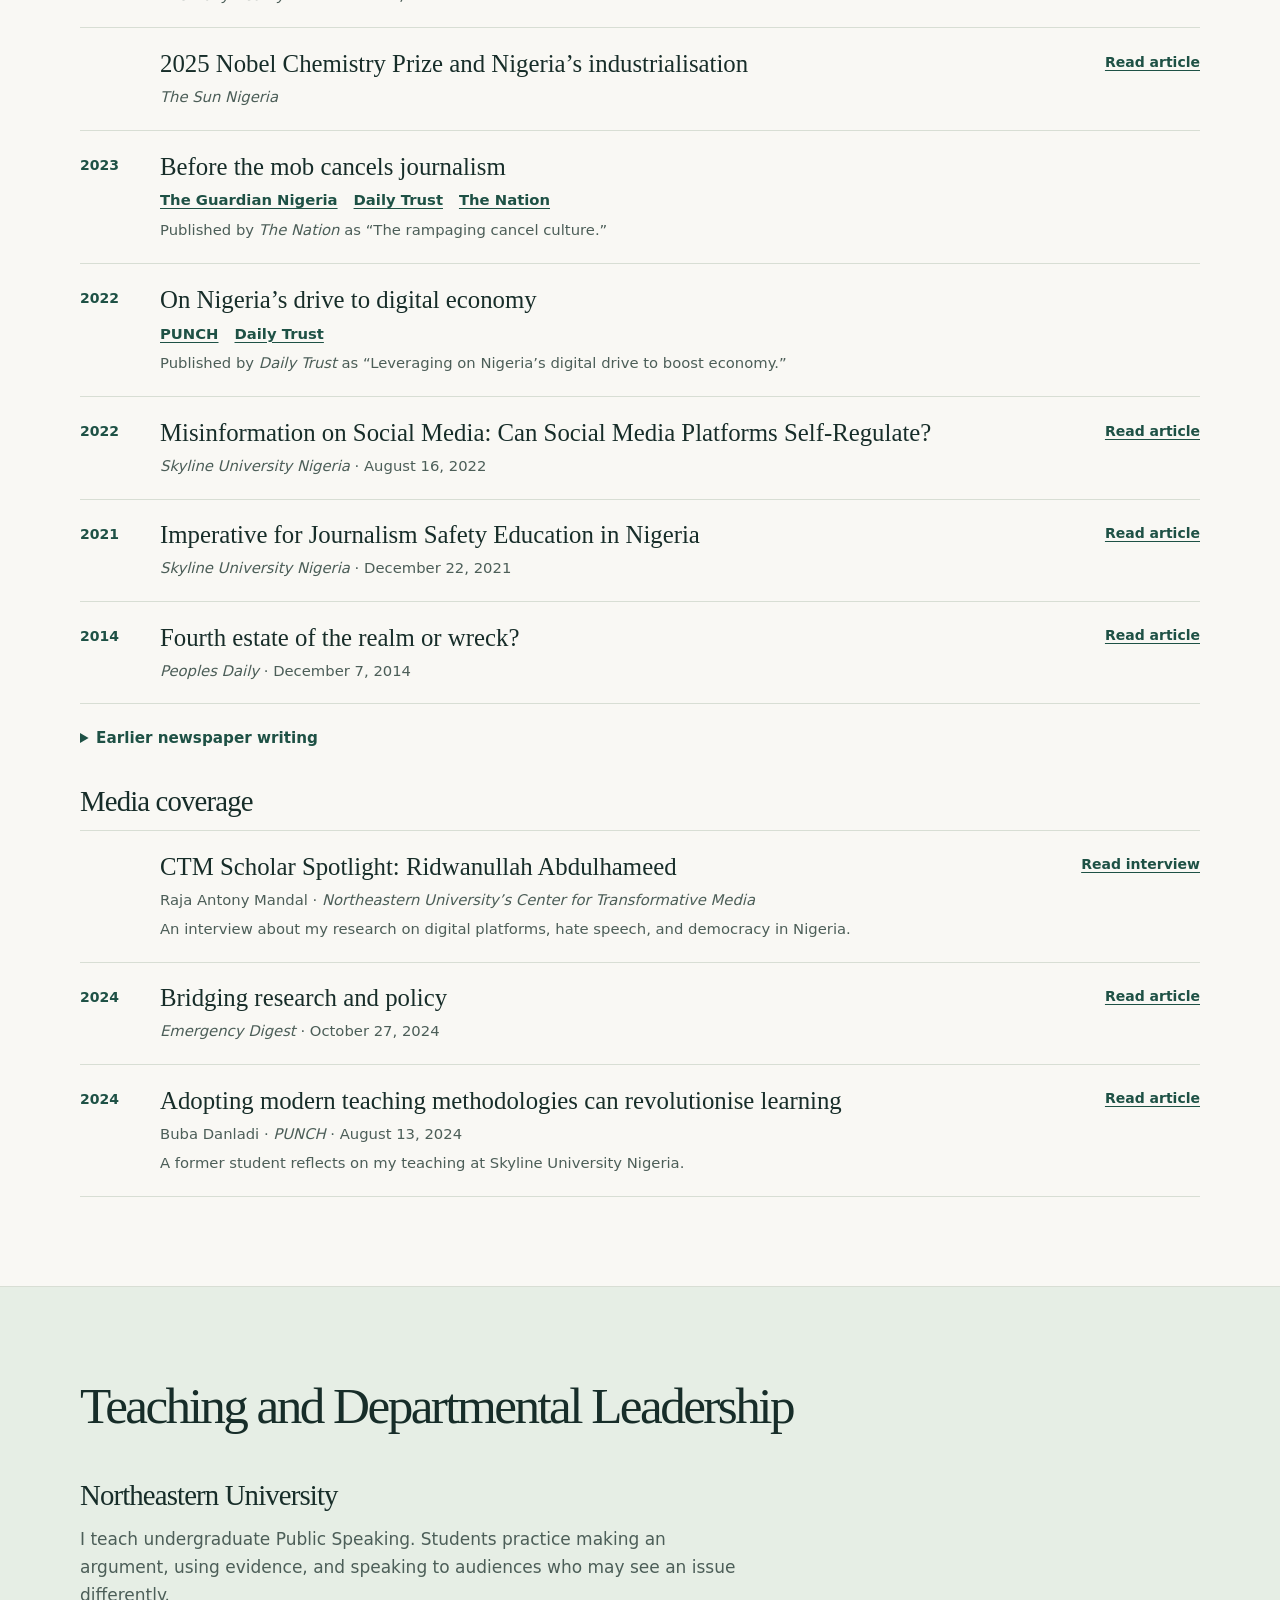
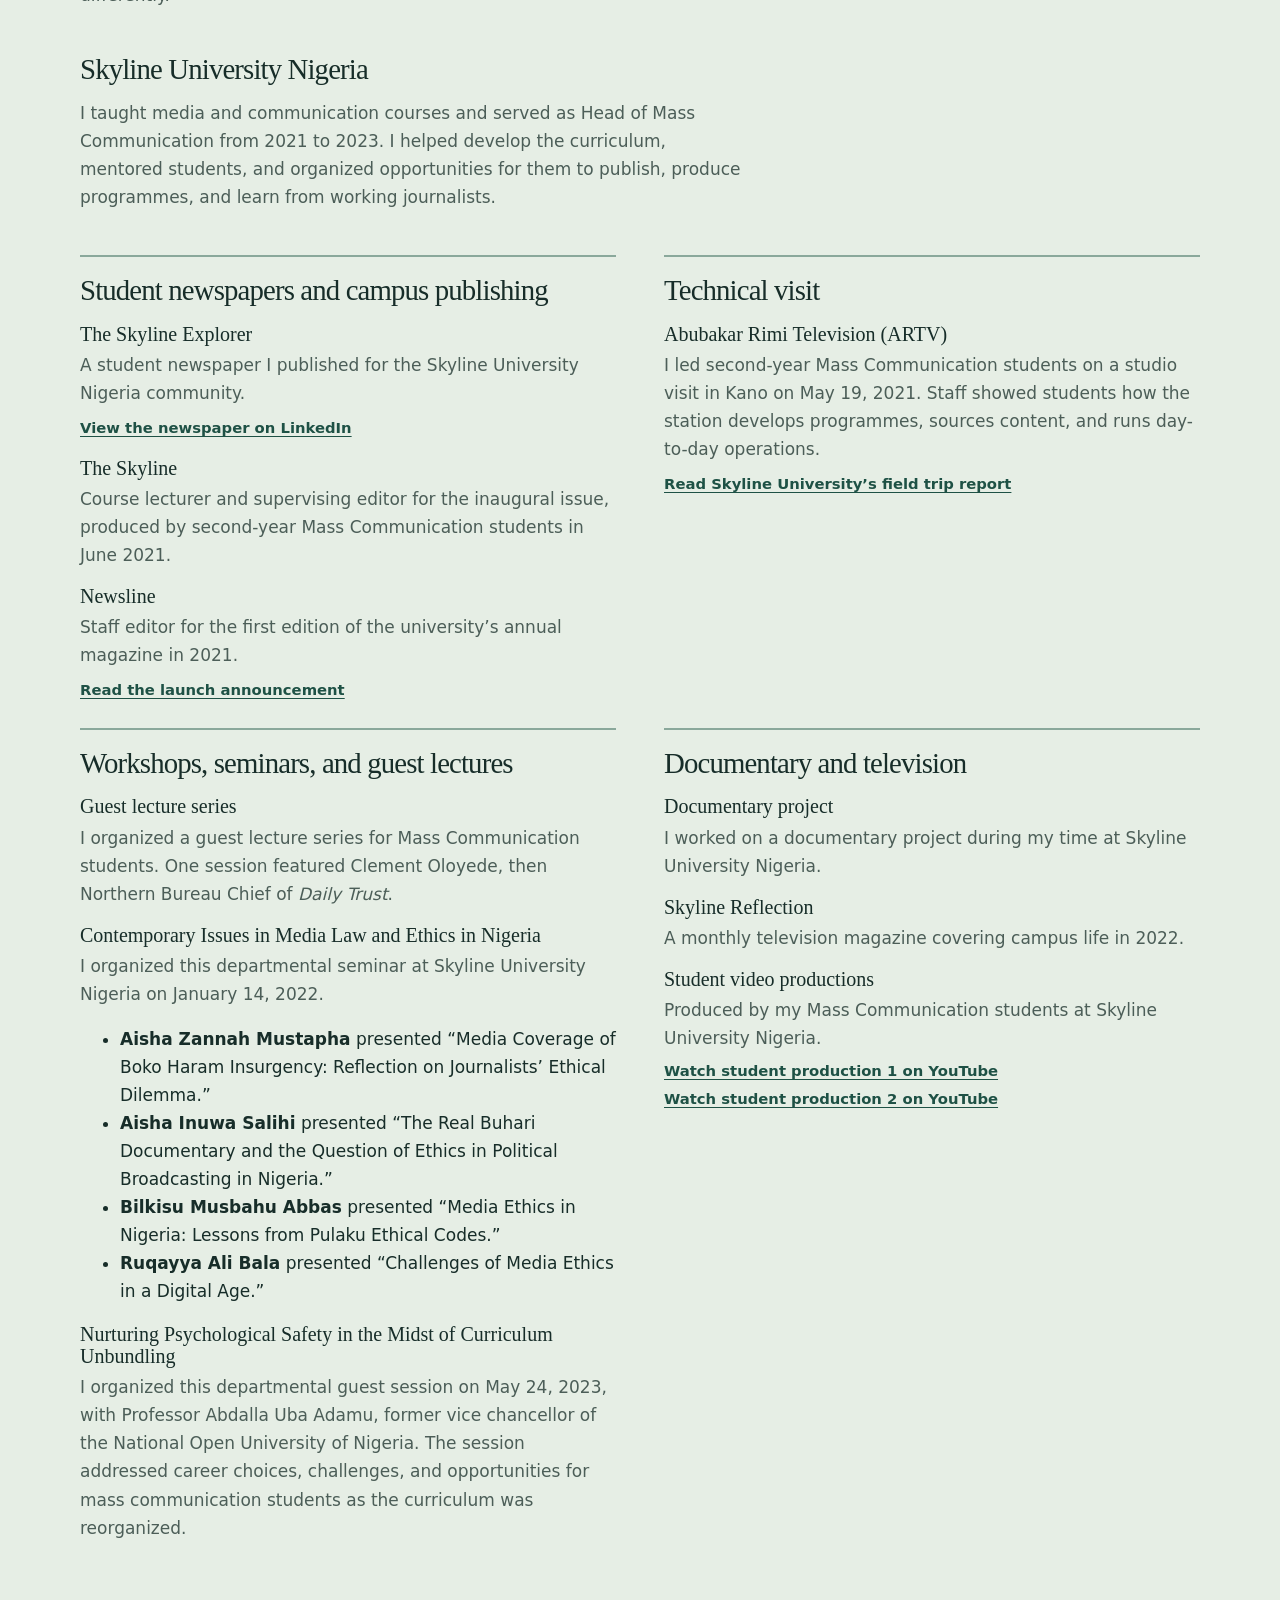
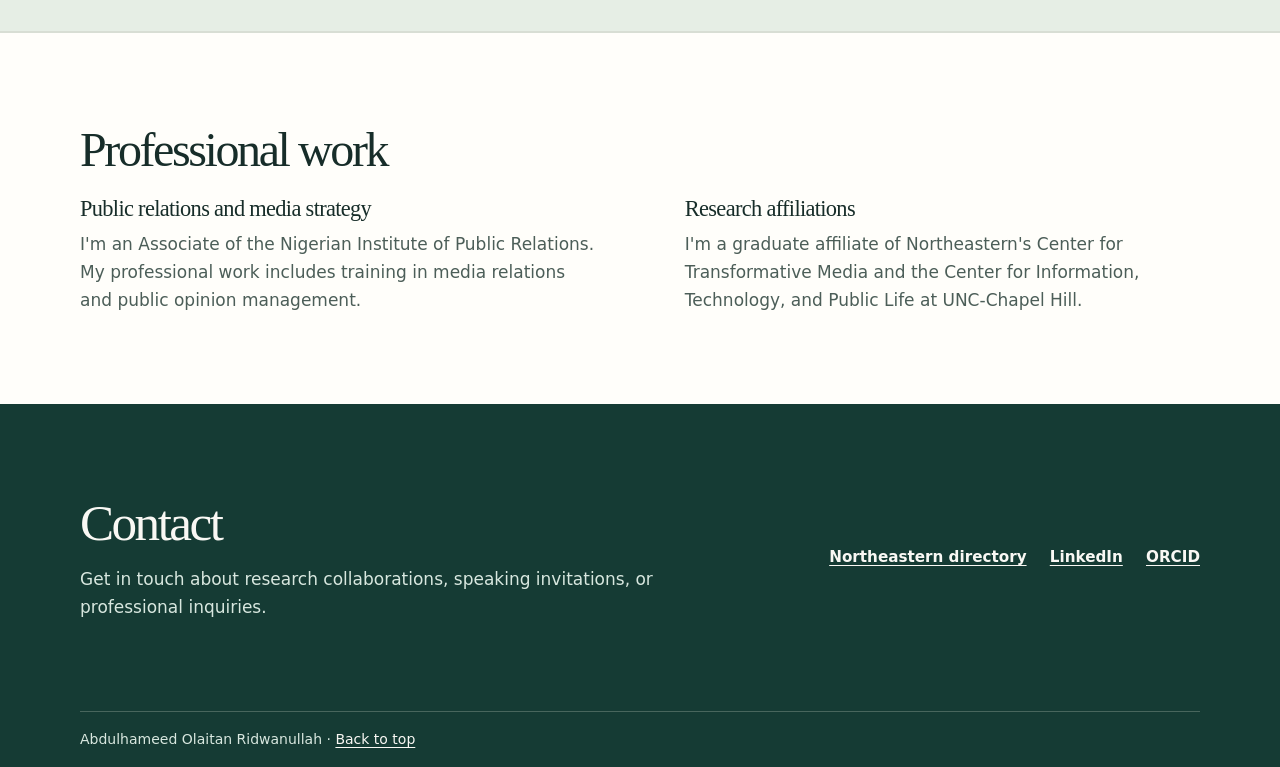
==== commit f19ccc34: "Update index.html Update homepage bio" ====
--- a/index.html
+++ b/index.html
@@ -155,8 +155,8 @@
         <p class="label">Northeastern University</p>
         <h1 id="name"><span>Abdulhameed</span> <span>Olaitan Ridwanullah</span></h1>
         <p class="role">Interdisciplinary researcher and PhD candidate</p>
-        <p class="intro">I study the sociotechnical dimensions of digital technology, examining how technical systems and social life shape one another.</p>
-        <p class="intro">My research focuses on platform governance, content moderation, and digital politics in Nigeria, with particular attention to how users navigate the rules that govern online speech.</p>
+        <p class="intro">I study the sociotechnical dimensions of digital technology, examining how technical systems and artificial intellegence shape social life and how people and institutions shape their use.</p>
+        <p class="intro">My research focuses on platform governance, content moderation, and digital politics in Nigeria. I examine how users make sense of AI-assisted and human moderation, how they respond to enforcement decisions, and what those decisions mean for who gets heard online.</p>
         <div class="actions">
           <a class="button" href="#research">Explore my research</a>
           <a class="text-link" href="https://camd.northeastern.edu/people/abdulhameed-ridwanullah/">University profile &amp; CV</a>
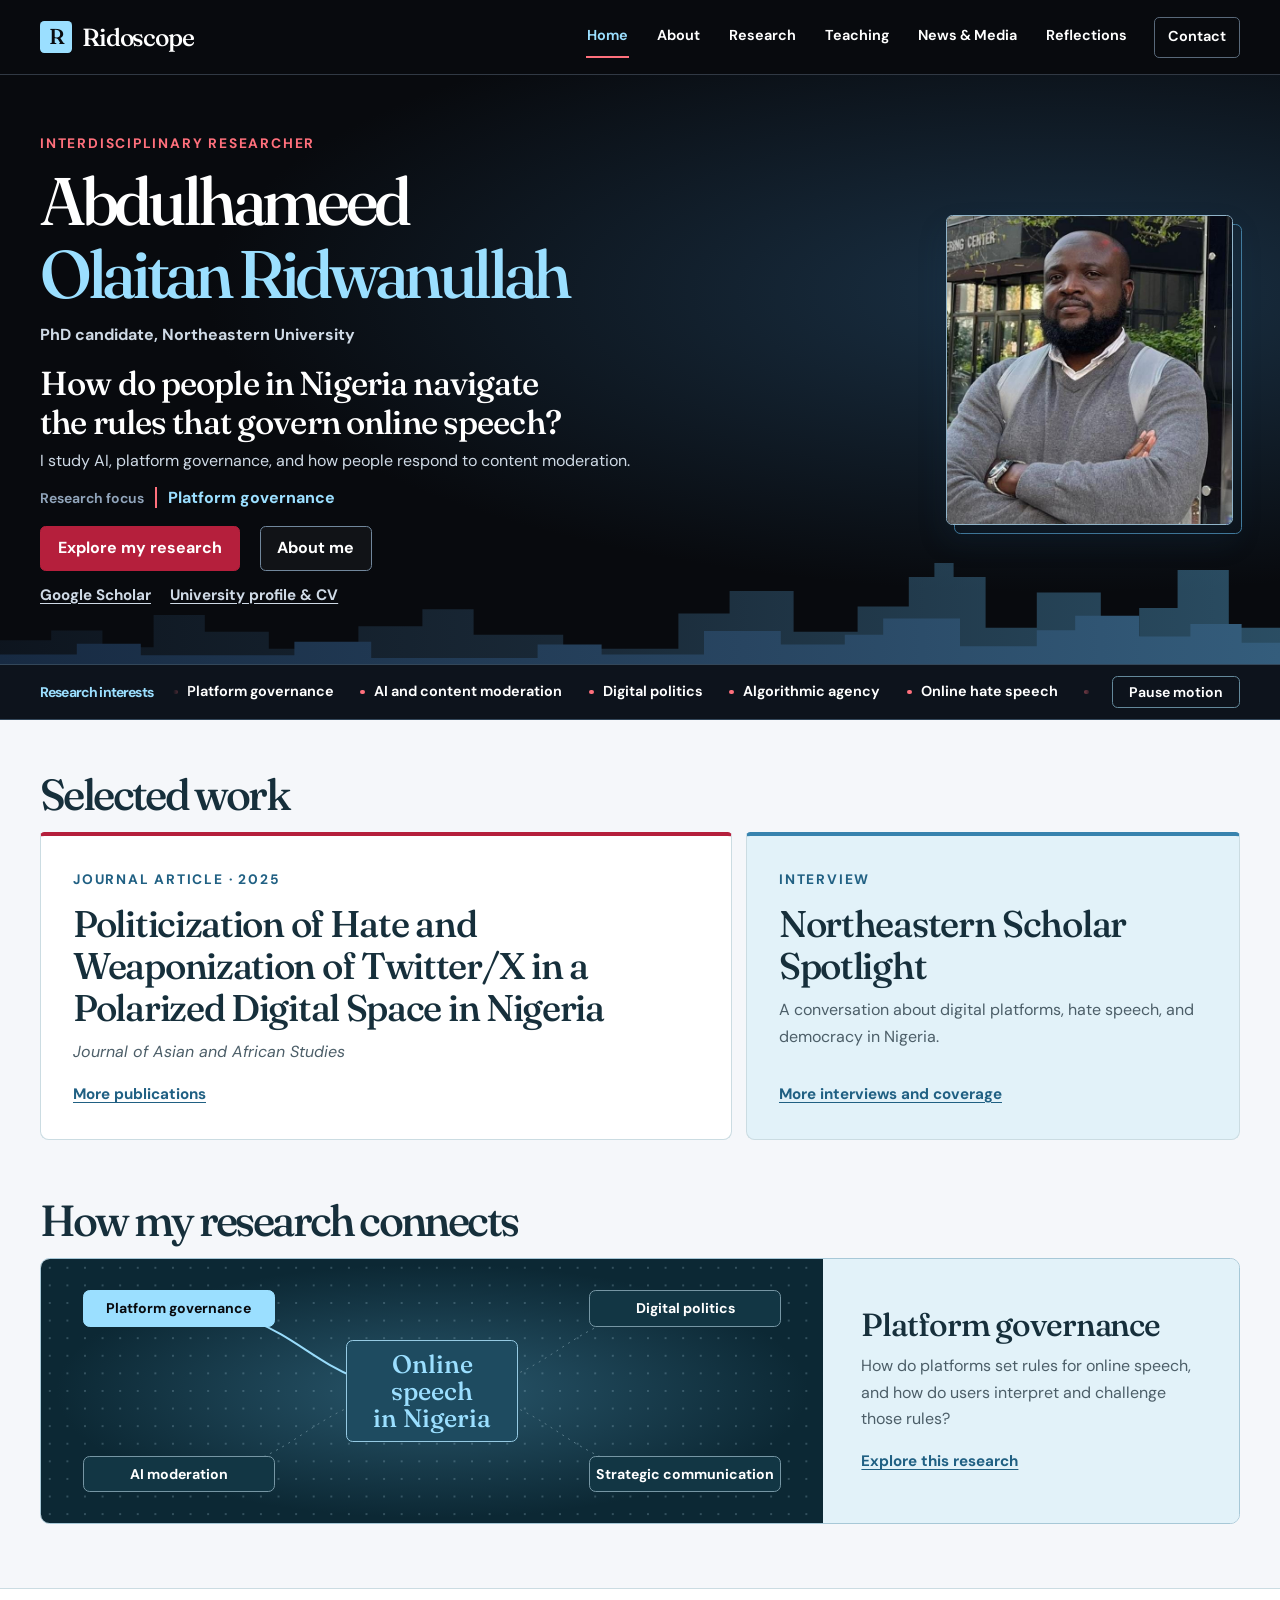
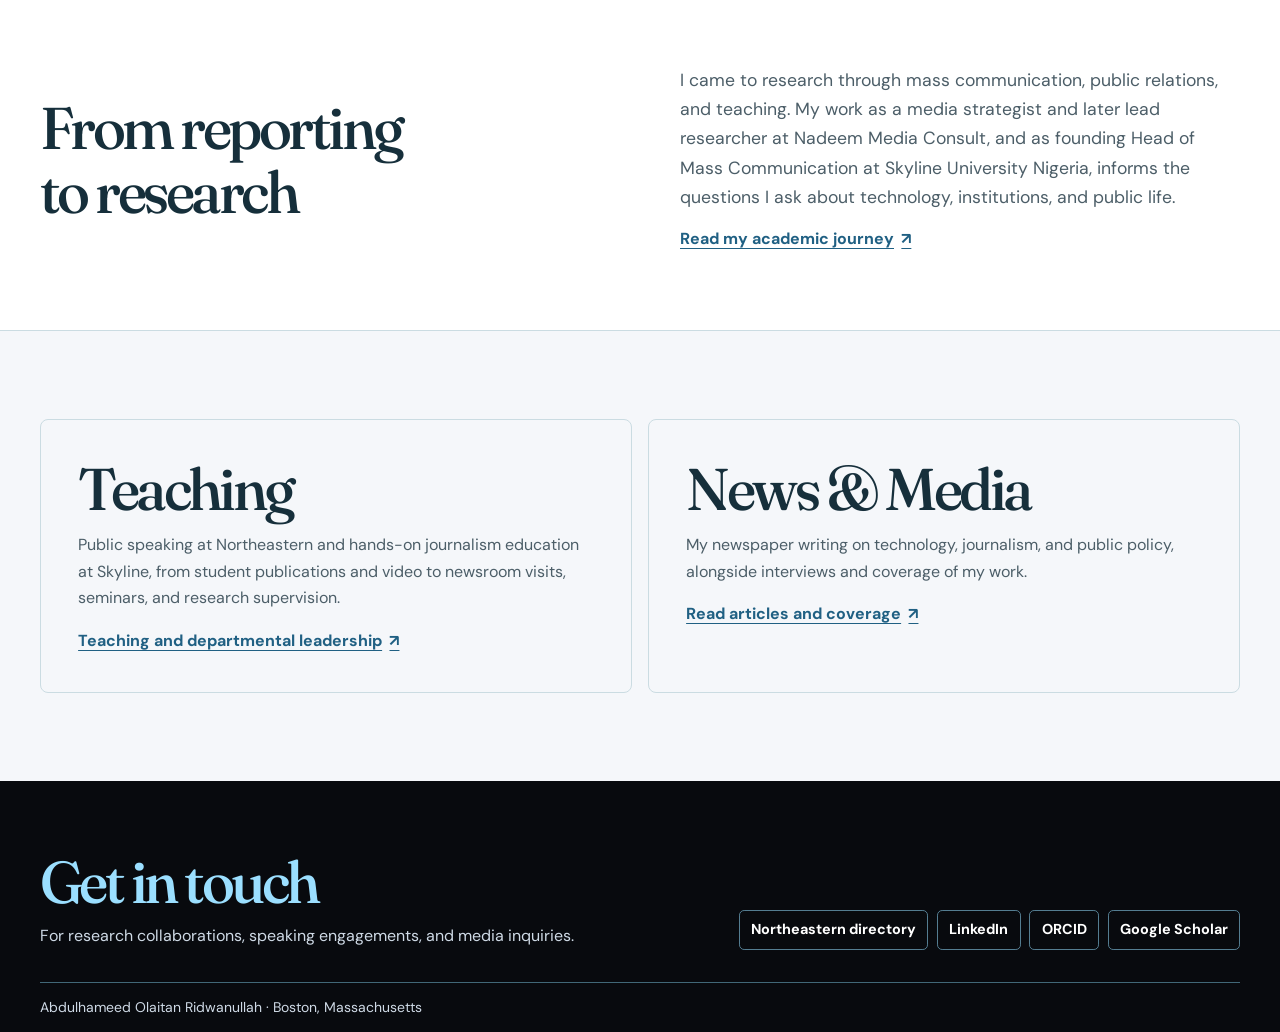
==== commit 8df563c8: "Add files via upload" ====
--- a/index.html
+++ b/index.html
@@ -3,475 +3,146 @@
 <head>
   <meta charset="utf-8">
   <meta name="viewport" content="width=device-width, initial-scale=1">
+  <meta name="description" content="Academic portfolio of Abdulhameed Olaitan Ridwanullah, a Northeastern University PhD candidate researching AI, platform governance, and digital politics.">
+  <meta name="theme-color" content="#0c2834">
   <title>Abdulhameed Olaitan Ridwanullah | Ridoscope</title>
-  <meta name="description" content="Abdulhameed Olaitan Ridwanullah is an interdisciplinary researcher and Northeastern University PhD candidate studying the sociotechnical dimensions of digital technology.">
-  <meta name="theme-color" content="#f9f8f4">
-  <meta property="og:type" content="website">
-  <meta property="og:title" content="Abdulhameed Olaitan Ridwanullah | Ridoscope">
-  <meta property="og:description" content="Interdisciplinary research on digital technology, platform governance, content moderation, and digital politics in Nigeria.">
-  <link rel="icon" href="data:image/svg+xml,%3Csvg xmlns='http://www.w3.org/2000/svg' viewBox='0 0 40 40'%3E%3Crect width='40' height='40' rx='8' fill='%231e5145'/%3E%3Ctext x='20' y='29' fill='white' text-anchor='middle' font-family='Georgia,serif' font-size='27'%3ER%3C/text%3E%3C/svg%3E">
-  <style>
-    :root {
-      color-scheme: light;
-      --paper: #f9f8f4;
-      --surface: #fffefa;
-      --ink: #172d29;
-      --muted: #4c5e58;
-      --green: #1e5145;
-      --light-green: #e6eee5;
-      --line: #d8ded4;
-      --gold: #e7c587;
-      --serif: Georgia, 'Times New Roman', serif;
-      --sans: system-ui, -apple-system, BlinkMacSystemFont, 'Segoe UI', sans-serif;
-      --width: 70rem;
-    }
-
-    *, *::before, *::after { box-sizing: border-box; }
-    body { margin: 0; color: var(--ink); background: var(--paper); font: 1.0625rem/1.65 var(--sans); }
-    h1, h2, h3, h4, h5, p, figure { margin: 0; }
-    h1, h2, h3, h4, h5 { font-family: var(--serif); font-weight: 400; line-height: 1.13; }
-    h1 { font-size: clamp(2.65rem, 6vw, 5.3rem); letter-spacing: -.065em; }
-    h2 { font-size: clamp(2.25rem, 4vw, 3.6rem); letter-spacing: -.05em; }
-    h3 { font-size: clamp(1.45rem, 2.8vw, 1.8rem); letter-spacing: -.03em; }
-    a { color: var(--green); text-underline-offset: .22em; }
-    a:hover { text-decoration-thickness: .14em; }
-    a:focus-visible { outline: 2px solid currentColor; outline-offset: 5px; }
-    .wrap { width: min(var(--width), calc(100% - 3rem)); margin-inline: auto; }
-    .skip { position: absolute; z-index: 3; top: .75rem; left: .75rem; transform: translateY(-200%); padding: .55rem .85rem; background: var(--surface); }
-    .skip:focus { transform: translateY(0); }
-    .site-header { border-bottom: 1px solid var(--line); }
-    .header-row { display: flex; justify-content: space-between; align-items: center; gap: 1rem 2rem; min-height: 4.6rem; padding-block: .75rem; }
-    .brand { color: var(--ink); font: 700 1.5rem/1 var(--serif); letter-spacing: -.045em; text-decoration: none; }
-    .site-nav { display: flex; flex-wrap: wrap; align-items: center; gap: .55rem clamp(.8rem, 2vw, 1.75rem); }
-    .site-nav a { color: var(--ink); font-size: .9rem; font-weight: 600; text-decoration: none; }
-    .site-nav a:hover { text-decoration: underline; }
-    a.nav-contact { padding: .35rem .85rem; border: 1px solid #a9baae; border-radius: 2rem; }
-
-    .hero { display: grid; grid-template-columns: minmax(0, 1fr) minmax(15rem, 21rem); align-items: center; gap: clamp(2.25rem, 6vw, 6rem); padding-block: clamp(3.2rem, 8vw, 7rem); }
-    .hero h1 span { display: block; }
-    .label { color: var(--green); font-size: .875rem; font-weight: 700; letter-spacing: .1em; line-height: 1.4; text-transform: uppercase; }
-    .hero .label { margin-bottom: 1.15rem; }
-    .role { color: var(--green); margin-top: 1.3rem; font-weight: 650; }
-    .intro { max-width: 35rem; color: var(--muted); margin-top: .8rem; font-size: 1.125rem; }
-    .actions { display: flex; flex-wrap: wrap; align-items: center; gap: .65rem 1.3rem; margin-top: 1.55rem; }
-    .button { display: inline-block; padding: .64rem 1.15rem; border: 1px solid var(--green); border-radius: .3rem; background: var(--green); color: white; font-size: .925rem; font-weight: 650; text-decoration: none; }
-    .button:hover { background: #143e34; }
-    .button:focus-visible { outline-color: var(--green); }
-    .text-link { font-size: .925rem; font-weight: 650; }
-    .portrait { padding: .6rem; border: 1px solid var(--line); background: var(--surface); }
-    .portrait-frame {
-      position: relative; display: grid; place-items: center; overflow: hidden;
-      aspect-ratio: 549 / 592; background: var(--light-green);
-    }
-    .portrait-monogram { color: var(--green); font: 400 clamp(3.5rem, 9vw, 6rem)/1 var(--serif); letter-spacing: -.08em; }
-    .portrait img { position: absolute; inset: 0; width: 100%; height: 100%; object-fit: cover; object-position: center; }
-    .portrait figcaption { padding: .66rem .3rem .16rem; color: var(--muted); font-size: .875rem; }
-
-    .band { border-block: 1px solid var(--line); background: var(--light-green); }
-    .section-space { padding-block: clamp(3.3rem, 7vw, 6.25rem); }
-    .section-lead { margin-bottom: clamp(1.7rem, 4vw, 2.75rem); }
-    .section-lead p { max-width: 42rem; margin-top: .85rem; color: var(--muted); }
-    .research-grid { display: grid; grid-template-columns: repeat(3, minmax(0, 1fr)); gap: clamp(1.55rem, 4vw, 3rem); }
-    .research-item { border-top: 2px solid #8aa89b; padding-top: 1.05rem; }
-    .research-item p { margin-top: .75rem; color: var(--muted); }
-    .publication-list { margin: 1.65rem 0 0; padding: 0; list-style: none; border-top: 1px solid var(--line); }
-    .publication-list li { display: grid; grid-template-columns: 4rem 1fr auto; align-items: start; gap: .45rem 1rem; border-bottom: 1px solid var(--line); padding-block: 1.3rem; }
-    .publication-list li.undated-entry > div { grid-column: 2; }
-    .publication-list time { margin-top: .14rem; color: var(--green); font-size: .875rem; font-weight: 700; font-variant-numeric: tabular-nums; }
-    .publication-list :is(h3, h4) { font-size: clamp(1.2rem, 2.2vw, 1.55rem); line-height: 1.23; }
-    .publication-list p { margin-top: .4rem; color: var(--muted); font-size: .925rem; line-height: 1.55; }
-    .paper-link { margin-top: .1rem; font-size: .875rem; font-weight: 650; }
-    .more-publications { margin-top: 1.25rem; }
-    .news-media { border-top: 1px solid var(--line); }
-    .media-group + .media-group { margin-top: 2.1rem; }
-    .media-group .publication-list { margin-top: .8rem; }
-    .media-editions { display: flex; flex-wrap: wrap; gap: .25rem 1rem; margin-top: .4rem; }
-    .media-editions a { font-size: .925rem; font-weight: 650; }
-    .media-archive { margin-top: 1.35rem; }
-    .media-archive summary { width: fit-content; color: var(--green); cursor: pointer; font-size: .95rem; font-weight: 650; }
-    .media-archive summary:focus-visible { outline: 2px solid currentColor; outline-offset: 5px; }
-    .media-archive ul { margin: .85rem 0 0; padding-inline-start: 1.4rem; }
-    .media-archive li { margin-top: .45rem; color: var(--muted); }
-    .project-grid { display: grid; grid-template-columns: repeat(2, minmax(0, 1fr)); gap: 1.55rem clamp(1.55rem, 4vw, 3rem); }
-    .project-grid section { min-width: 0; }
-    .project-grid h4 { font-size: clamp(1.45rem, 2.8vw, 1.8rem); letter-spacing: -.03em; }
-    .project-grid h5 { margin-top: 1rem; font-size: 1.25rem; }
-    .project-grid h5 + p { margin-top: .35rem; }
-    .project-grid .text-link { display: inline-block; margin-top: .55rem; }
-    .experience { border-top: 1px solid var(--line); background: var(--surface); }
-    .experience-grid { display: grid; grid-template-columns: 1fr 1fr; gap: 2.75rem clamp(2.25rem, 7vw, 6rem); }
-    .experience h2 { font-size: clamp(2.1rem, 4vw, 3rem); }
-    .experience h3 { margin-top: 1.2rem; font-size: 1.4rem; }
-    .experience p { color: var(--muted); margin-top: .55rem; }
-    .contact { background: #153b34; color: #f9f8f4; }
-    .contact-grid { display: grid; grid-template-columns: minmax(0, 1fr) auto; align-items: center; gap: 1.5rem 3rem; }
-    .contact p { max-width: 38rem; margin-top: .85rem; color: #d8e7df; }
-    .contact a { color: #f9f8f4; }
-    .contact-links { display: flex; flex-wrap: wrap; gap: .85rem 1.45rem; }
-    .contact-links a { font-size: .95rem; font-weight: 650; }
-    .footer-note { padding-block: 1rem; border-top: 1px solid #48665d; color: #d8e7df; font-size: .875rem; }
-    .footer-note a:hover, .contact-links a:hover { color: var(--gold); }
-
-    @media (max-width: 50rem) {
-      .hero { grid-template-columns: minmax(0, 1fr) minmax(12rem, 32%); gap: 1.8rem; }
-      .research-grid { gap: 1.35rem; }
-      .contact-grid { grid-template-columns: 1fr; }
-    }
-    @media (max-width: 40rem) {
-      .wrap { width: calc(100% - 2rem); }
-      .header-row { align-items: flex-start; flex-direction: column; padding-block: 1rem; }
-      .site-nav { gap: .5rem .95rem; }
-      a.nav-contact { padding: 0; border: 0; }
-      .hero, .research-grid, .project-grid, .experience-grid { grid-template-columns: 1fr; }
-      .hero { padding-top: 2.7rem; }
-      .portrait { width: min(100%, 19rem); }
-      .publication-list li { grid-template-columns: 1fr; gap: .3rem; }
-      .publication-list li.undated-entry > div { grid-column: 1; }
-      .publication-list time, .paper-link { margin: 0; }
-    }
-  </style>
+  <link rel="preconnect" href="https://fonts.googleapis.com">
+  <link rel="preconnect" href="https://fonts.gstatic.com" crossorigin>
+  <link rel="stylesheet" href="https://fonts.googleapis.com/css2?family=DM+Sans:wght@400;500;600;700&family=Fraunces:opsz,wght@9..144,500;9..144,600&display=swap">
+  <link rel="stylesheet" href="assets/site.css">
+  <script src="assets/research-motion.js" defer></script>
 </head>
-<body id="top">
-  <a class="skip" href="#about">Skip to main content</a>
-  <header class="site-header">
+<body>
+  <a class="skip" href="#main-content">Skip to content</a>
+  <header class="site-header" id="top">
     <div class="wrap header-row">
-      <a class="brand" href="#top" aria-label="Ridoscope home">Ridoscope</a>
-      <nav class="site-nav" aria-label="Main navigation">
-        <a href="#about">About</a>
-        <a href="#research">Research</a>
-        <a href="#publications">Publications</a>
-        <a href="#mei-lab">MEI Lab</a>
-        <a href="#news-media">News Media</a>
-        <a href="#teaching">Teaching and Departmental Leadership</a>
+      <a class="brand" href="index.html"><span class="brand-mark" aria-hidden="true">R</span><span>Ridoscope</span></a>
+      <nav class="site-nav" aria-label="Primary navigation">
+        <a href="index.html" aria-current="page">Home</a>
+<a href="about.html">About</a>
+<a href="research.html">Research</a>
+<a href="teaching.html">Teaching</a>
+<a href="media.html">News &amp; Media</a>
+        <a href="reflections.html">Reflections</a>
         <a class="nav-contact" href="#contact">Contact</a>
       </nav>
     </div>
   </header>
-
-  <main id="about" tabindex="-1">
-    <!-- Update your name, role, biography, and profile links here. -->
-    <section class="wrap hero" aria-labelledby="name">
-      <div>
-        <p class="label">Northeastern University</p>
-        <h1 id="name"><span>Abdulhameed</span> <span>Olaitan Ridwanullah</span></h1>
-        <p class="role">Interdisciplinary researcher and PhD candidate</p>
-        <p class="intro">I study the sociotechnical dimensions of digital technology, examining how technical systems and artificial intellegence shape social life and how people and institutions shape their use.</p>
-        <p class="intro">My research focuses on platform governance, content moderation, and digital politics in Nigeria. I examine how users make sense of AI-assisted and human moderation, how they respond to enforcement decisions, and what those decisions mean for who gets heard online.</p>
-        <div class="actions">
-          <a class="button" href="#research">Explore my research</a>
-          <a class="text-link" href="https://camd.northeastern.edu/people/abdulhameed-ridwanullah/">University profile &amp; CV</a>
-          <a class="text-link" href="https://scholar.google.com/citations?user=ANlG218AAAAJ">Google Scholar</a>
+  <main id="main-content" tabindex="-1">
+    
+    <section class="hero-panel" id="about" aria-labelledby="name">
+      <div class="wrap hero">
+        <div class="hero-identity">
+          <p class="eyebrow">Interdisciplinary researcher</p>
+          <h1 id="name"><span>Abdulhameed</span> <span>Olaitan Ridwanullah</span></h1>
+          <p class="hero-role">PhD candidate, Northeastern University</p>
         </div>
-      </div>
-      <figure class="portrait">
-        <div class="portrait-frame">
-          <span class="portrait-monogram" aria-hidden="true">AR</span>
-          <img src="https://d3tvevvhad9ws1.cloudfront.net/wp-content/uploads/2026/08/olaitan-549x592.jpg" alt="Portrait of Abdulhameed Olaitan Ridwanullah" width="549" height="592" decoding="async" onerror="this.hidden = true">
-        </div>
-        <figcaption>Boston, Massachusetts</figcaption>
-      </figure>
-    </section>
-
-    <!-- Research descriptions can be updated as projects develop. -->
-    <section class="band" id="research" aria-labelledby="research-heading">
-      <div class="wrap section-space">
-        <div class="section-lead">
-          <h2 id="research-heading">Research focus</h2>
-          <p>My work connects the rules governing digital platforms to the choices people make when they speak, organize, and seek visibility online.</p>
-        </div>
-        <div class="research-grid">
-          <article class="research-item">
-            <h3>Platform governance</h3>
-            <p>My dissertation examines how Nigerian users understand and respond to content moderation. I’m interested in how their tactics can keep them visible or exploit gaps in enforcement.</p>
-          </article>
-          <article class="research-item">
-            <h3>Digital politics and conflict</h3>
-            <p>I study how political conflict takes shape on social media, including the use of hate speech in Nigerian politics and how patterns of online hostility compare with offline violence.</p>
-          </article>
-          <article class="research-item">
-            <h3>Strategic communication</h3>
-            <p>I examine how organizations build trust and communicate across differences, including how a community organization in northeastern Nigeria uses communication to support peacebuilding.</p>
-          </article>
+        <figure class="portrait">
+          <img src="assets/portrait.jpg" width="680" height="682" fetchpriority="high" alt="Abdulhameed Olaitan Ridwanullah standing outside Northeastern University’s engineering center">
+        </figure>
+        <div class="hero-message">
+          <p class="hero-question">How do people in Nigeria navigate the rules that govern online speech?</p>
+          <p class="hero-intro">I study AI, platform governance, and how people respond to content moderation.</p>
+          <p class="hero-focus" id="rotating-research-focus" aria-hidden="true"><span class="hero-focus-label">Research focus</span><span class="hero-focus-topic">Platform governance</span></p>
+          <div class="actions">
+            <a class="button button-primary" href="research.html">Explore my research</a>
+            <a class="button button-quiet" href="about.html">About me</a>
+          </div>
+          <div class="quick-links" aria-label="Academic profiles"><a class="text-link" href="https://scholar.google.com/citations?user=ANlG218AAAAJ">Google Scholar</a><a class="text-link" href="https://camd.northeastern.edu/people/abdulhameed-ridwanullah/">University profile &amp; CV</a></div>
         </div>
       </div>
     </section>
-
-    <!-- Add a publication by copying one list item and updating its details and DOI. -->
-    <section class="wrap section-space" id="publications" aria-labelledby="publications-heading">
-      <h2 id="publications-heading">Selected publications</h2>
-      <ol class="publication-list" role="list">
-        <li>
-          <time datetime="2025">2025</time>
-          <div>
-            <h3>Strategic Communication and Peace-Promotion in a Nigerian Conflict Zone</h3>
-            <p>A. O. Ridwanullah &amp; M. E. Villar · <cite>Communication Studies</cite></p>
+    <section class="interests-strip" aria-labelledby="interests-heading">
+      <div class="wrap interests-row">
+        <h2 id="interests-heading">Research interests</h2>
+        <div class="interests-window" id="research-interests">
+          <div class="interests-track">
+            <ul class="interests-list" role="list">
+              <li>Platform governance</li>
+              <li>AI and content moderation</li>
+              <li>Digital politics</li>
+              <li>Algorithmic agency</li>
+              <li>Online hate speech</li>
+              <li>Strategic communication</li>
+            </ul>
           </div>
-          <a class="paper-link" href="https://doi.org/10.1080/10510974.2025.2544833" aria-label="Read article, Strategic Communication and Peace-Promotion in a Nigerian Conflict Zone">Read article</a>
-        </li>
-        <li>
-          <time datetime="2025">2025</time>
-          <div>
-            <h3>Politicization of Hate and Weaponization of Twitter/X in a Polarized Digital Space in Nigeria</h3>
-            <p>A. O. Ridwanullah, S. Y. Sule, B. Usman &amp; L. U. Abdulsalam · <cite>Journal of Asian and African Studies</cite></p>
-          </div>
-          <a class="paper-link" href="https://doi.org/10.1177/00219096241230500" aria-label="Read article, Politicization of Hate and Weaponization of Twitter/X in a Polarized Digital Space in Nigeria">Read article</a>
-        </li>
-        <li>
-          <time datetime="2023">2023</time>
-          <div>
-            <h3>The evolution of strategic communication: practices and reflections in Nigeria</h3>
-            <p>Y. S. Sule &amp; A. O. Ridwanullah · <cite>Public Relations Review</cite></p>
-          </div>
-          <a class="paper-link" href="https://doi.org/10.1016/j.pubrev.2023.102323" aria-label="Read article, The evolution of strategic communication: practices and reflections in Nigeria">Read article</a>
-        </li>
-        <li>
-          <time datetime="2022">2022</time>
-          <div>
-            <h3>Social media literacy: fake news consumption and perception of COVID-19 in Nigeria</h3>
-            <p>B. Usman, A. E. Msughter &amp; O. A. Ridwanullah · <cite>Cogent Arts &amp; Humanities</cite></p>
-          </div>
-          <a class="paper-link" href="https://doi.org/10.1080/23311983.2022.2138011" aria-label="Read article, Social media literacy: fake news consumption and perception of COVID-19 in Nigeria">Read article</a>
-        </li>
-      </ol>
-      <p class="actions more-publications">
-        <a class="text-link" href="https://camd.northeastern.edu/people/abdulhameed-ridwanullah/">More publications on my Northeastern profile</a>
-        <a class="text-link" href="https://scholar.google.com/citations?user=ANlG218AAAAJ">Google Scholar</a>
-      </p>
-    </section>
-
-    <section class="band" id="mei-lab" aria-labelledby="mei-lab-heading">
-      <div class="wrap section-space">
-        <div class="section-lead">
-          <h2 id="mei-lab-heading">Media for Empowerment and Impact Lab</h2>
-          <p>I’m a doctoral researcher with the MEI Lab at Northeastern University. The lab studies how media and strategic communication can support public health, strengthen communities, and advance social change.</p>
-          <p>My work includes research on how a community organization in northeastern Nigeria uses strategic communication to support peacebuilding.</p>
         </div>
-        <a class="text-link" href="https://meilab.sites.northeastern.edu/">Visit Northeastern’s MEI Lab</a>
+        <button type="button" class="motion-toggle" aria-controls="rotating-research-focus research-interests" hidden>Pause motion</button>
       </div>
     </section>
-
-    <!-- Keep versions of the same article together and list coverage separately from bylined work. -->
-    <section class="news-media" id="news-media" aria-labelledby="news-media-heading">
-      <div class="wrap section-space">
-        <div class="section-lead">
-          <h2 id="news-media-heading">News Media</h2>
-          <p>My writing on technology, privacy, and journalism in Nigeria, along with coverage of my work. I previously reported for Herald.ng, The Herald in Ilorin, and Jigawa Broadcasting Corporation.</p>
+    <section class="wrap selected-work" id="research" aria-labelledby="selected-work-heading">
+      <h2 id="selected-work-heading">Selected work</h2>
+      <div class="selected-grid">
+        <article class="selected-piece selected-paper" id="publications">
+          <p class="eyebrow">Journal article <span aria-hidden="true">·</span> 2025</p>
+          <h3><a href="https://doi.org/10.1177/00219096241230500">Politicization of Hate and Weaponization of Twitter/X in a Polarized Digital Space in Nigeria</a></h3>
+          <p class="selected-source"><cite>Journal of Asian and African Studies</cite></p>
+          <a class="text-link" href="research.html#publications">More publications</a>
+        </article>
+        <article class="selected-piece selected-spotlight">
+          <p class="eyebrow">Interview</p>
+          <h3><a href="https://camd.northeastern.edu/news/ctm-scholar-spotlight-ridwanullah-abdulhameed/">Northeastern Scholar Spotlight</a></h3>
+          <p class="selected-source">A conversation about digital platforms, hate speech, and democracy in Nigeria.</p>
+          <a class="text-link" href="media.html#media-coverage">More interviews and coverage</a>
+        </article>
+      </div>
+    </section>
+    <section class="wrap research-map" aria-labelledby="research-map-heading">
+      <h2 id="research-map-heading">How my research connects</h2>
+      <div class="research-map-panel">
+        <div class="research-map-network" role="group" aria-label="Research themes">
+          <canvas class="research-map-lines" aria-hidden="true"></canvas>
+          <p class="research-map-center">Online speech<br>in Nigeria</p>
+          <a class="theme-node theme-platform" href="research.html#platform-governance" aria-current="true" data-description="How do platforms set rules for online speech, and how do users interpret and challenge those rules?">Platform governance</a>
+          <a class="theme-node theme-ai" href="research.html#platform-governance" data-description="How do automated moderation systems handle local language and context, and what do users do when those systems miss important distinctions?">AI moderation</a>
+          <a class="theme-node theme-politics" href="research.html#digital-politics" data-description="How do digital platforms shape political participation and the visibility of conflict and hate speech?">Digital politics</a>
+          <a class="theme-node theme-strategy" href="research.html#strategic-communication" data-description="How do organizations communicate during conflict, and how can that work support public engagement and peacebuilding?">Strategic communication</a>
         </div>
-        <div class="media-group">
-          <h3>Articles and commentary</h3>
-          <ul class="publication-list" role="list">
-            <li>
-              <time datetime="2026-02-14">2026</time>
-              <div>
-                <h4>AI disruption: Why Africa is missing from the conversation</h4>
-                <div class="media-editions">
-                  <a href="https://dailyrealityng.com/2026/02/14/ai-disruption-why-africa-is-missing-from-the-conversation/" aria-label="Read AI disruption at The Daily Reality">The Daily Reality</a>
-                  <a href="https://techdigest.ng/ai-disruption-why-africa-is-missing-from-the-conversation/" aria-label="Read AI disruption at Tech Digest">Tech Digest</a>
-                </div>
-              </div>
-            </li>
-            <li>
-              <time datetime="2025-12-10">2025</time>
-              <div>
-                <h4>Sharenting and infant privacy: The hidden cost of sharing our children online</h4>
-                <p><cite>The Daily Reality</cite> · December 10, 2025</p>
-              </div>
-              <a class="paper-link" href="https://dailyrealityng.com/2025/12/10/sharenting-and-infant-privacy-the-hidden-cost-of-sharing-our-children-online/" aria-label="Read article, Sharenting and infant privacy: The hidden cost of sharing our children online">Read article</a>
-            </li>
-            <li class="undated-entry">
-              <div>
-                <h4>2025 Nobel Chemistry Prize and Nigeria’s industrialisation</h4>
-                <p><cite>The Sun Nigeria</cite></p>
-              </div>
-              <a class="paper-link" href="https://thesun.ng/2025-nobel-chemistry-prize-and-nigerias-industrialisation/" aria-label="Read article, 2025 Nobel Chemistry Prize and Nigeria’s industrialisation">Read article</a>
-            </li>
-            <li>
-              <time datetime="2023-04-07">2023</time>
-              <div>
-                <h4>Before the mob cancels journalism</h4>
-                <div class="media-editions">
-                  <a href="https://guardian.ng/opinion/before-the-mob-cancels-journalism/" aria-label="Read Before the mob cancels journalism at The Guardian Nigeria">The Guardian Nigeria</a>
-                  <a href="https://dailytrust.com/before-the-mob-cancels-journalism/" aria-label="Read Before the mob cancels journalism at Daily Trust">Daily Trust</a>
-                  <a href="https://thenationonlineng.net/the-rampaging-cancel-culture/" aria-label="Read The rampaging cancel culture at The Nation">The Nation</a>
-                </div>
-                <p>Published by <cite>The Nation</cite> as “The rampaging cancel culture.”</p>
-              </div>
-            </li>
-            <li>
-              <time datetime="2022-10-28">2022</time>
-              <div>
-                <h4>On Nigeria’s drive to digital economy</h4>
-                <div class="media-editions">
-                  <a href="https://punchng.com/on-nigerias-drive-to-digital-economy/" aria-label="Read On Nigeria’s drive to digital economy at PUNCH">PUNCH</a>
-                  <a href="https://dailytrust.com/leveraging-on-nigerias-digital-drive-to-boost-economy/" aria-label="Read Leveraging on Nigeria’s digital drive to boost economy at Daily Trust">Daily Trust</a>
-                </div>
-                <p>Published by <cite>Daily Trust</cite> as “Leveraging on Nigeria’s digital drive to boost economy.”</p>
-              </div>
-            </li>
-            <li>
-              <time datetime="2022-08-16">2022</time>
-              <div>
-                <h4>Misinformation on Social Media: Can Social Media Platforms Self-Regulate?</h4>
-                <p><cite>Skyline University Nigeria</cite> · August 16, 2022</p>
-              </div>
-              <a class="paper-link" href="https://sun.edu.ng/misinformation-on-social-media-can-social-media-platforms-self-regulate/" aria-label="Read article, Misinformation on Social Media: Can Social Media Platforms Self-Regulate?">Read article</a>
-            </li>
-            <li>
-              <time datetime="2021-12-22">2021</time>
-              <div>
-                <h4>Imperative for Journalism Safety Education in Nigeria</h4>
-                <p><cite>Skyline University Nigeria</cite> · December 22, 2021</p>
-              </div>
-              <a class="paper-link" href="https://sun.edu.ng/imperative-for-journalism-safety-education-in-nigeria/" aria-label="Read article, Imperative for Journalism Safety Education in Nigeria">Read article</a>
-            </li>
-            <li>
-              <time datetime="2014-12-07">2014</time>
-              <div>
-                <h4>Fourth estate of the realm or wreck?</h4>
-                <p><cite>Peoples Daily</cite> · December 7, 2014</p>
-              </div>
-              <a class="paper-link" href="https://peoplesdaily.ng/fourth-estate-of-the-realm-or-wreck/" aria-label="Read article, Fourth estate of the realm or wreck?">Read article</a>
-            </li>
-          </ul>
-          <details class="media-archive">
-            <summary>Earlier newspaper writing</summary>
-            <ul>
-              <li>“Bequeathing a legacy of corruption” · <cite>Herald.ng</cite> · 2016</li>
-              <li>“Ability in disability” · <cite>The Herald</cite> · 2009</li>
-              <li>“Nigerian League Kicks off: Will Nigerian Fans Shift Allegiance from European Clubs?” · <cite>The Herald</cite> · 2009</li>
-            </ul>
-          </details>
-        </div>
-        <div class="media-group">
-          <h3>Media coverage</h3>
-          <ul class="publication-list" role="list">
-            <li class="undated-entry">
-              <div>
-                <h4>CTM Scholar Spotlight: Ridwanullah Abdulhameed</h4>
-                <p>Raja Antony Mandal · <cite>Northeastern University’s Center for Transformative Media</cite></p>
-                <p>An interview about my research on digital platforms, hate speech, and democracy in Nigeria.</p>
-              </div>
-              <a class="paper-link" href="https://camd.northeastern.edu/news/ctm-scholar-spotlight-ridwanullah-abdulhameed/" aria-label="Read the CTM Scholar Spotlight interview">Read interview</a>
-            </li>
-            <li>
-              <time datetime="2024-10-27">2024</time>
-              <div>
-                <h4>Bridging research and policy</h4>
-                <p><cite>Emergency Digest</cite> · October 27, 2024</p>
-              </div>
-              <a class="paper-link" href="https://emergencydigest.com/2024/10/27/bridging-research-policy-case/" aria-label="Read article, Bridging research and policy">Read article</a>
-            </li>
-            <li>
-              <time datetime="2024-08-13">2024</time>
-              <div>
-                <h4>Adopting modern teaching methodologies can revolutionise learning</h4>
-                <p>Buba Danladi · <cite>PUNCH</cite> · August 13, 2024</p>
-                <p>A former student reflects on my teaching at Skyline University Nigeria.</p>
-              </div>
-              <a class="paper-link" href="https://punchng.com/adopting-modern-teaching-methodologies-can-revolutionise-learning/" aria-label="Read article, Adopting modern teaching methodologies can revolutionise learning">Read article</a>
-            </li>
-          </ul>
+        <div class="research-map-detail" aria-live="polite" aria-atomic="true">
+          <h3 class="theme-title">Platform governance</h3>
+          <p class="theme-question">How do platforms set rules for online speech, and how do users interpret and challenge those rules?</p>
+          <a class="text-link theme-link" href="research.html#platform-governance">Explore this research</a>
         </div>
       </div>
     </section>
-
-    <!-- Add public project files or links alongside their credits when available. -->
-    <section class="band" id="teaching" aria-labelledby="teaching-heading">
-      <div class="wrap section-space">
-        <div class="section-lead">
-          <h2 id="teaching-heading">Teaching and Departmental Leadership</h2>
-        </div>
-        <div class="section-lead">
-          <h3>Northeastern University</h3>
-          <p>I teach undergraduate Public Speaking. Students practice making an argument, using evidence, and speaking to audiences who may see an issue differently.</p>
-        </div>
-        <section id="media-projects" aria-labelledby="media-projects-heading">
-          <div class="section-lead">
-            <h3 id="media-projects-heading">Skyline University Nigeria</h3>
-            <p>I taught media and communication courses and served as Head of Mass Communication from 2021 to 2023. I helped develop the curriculum, mentored students, and organized opportunities for them to publish, produce programmes, and learn from working journalists.</p>
-          </div>
-          <div class="project-grid">
-            <section class="research-item" id="skyline-student-publishing" aria-labelledby="skyline-student-publishing-heading">
-              <h4 id="skyline-student-publishing-heading">Student newspapers and campus publishing</h4>
-              <h5>The Skyline Explorer</h5>
-              <p>A student newspaper I published for the Skyline University Nigeria community.</p>
-              <a class="text-link" href="https://www.linkedin.com/posts/abdulhameed-ridwanullah-89919175_skyline-exlorer-ugcPost-7093296008624783360-4-LM/">View the newspaper on LinkedIn</a>
-              <h5>The Skyline</h5>
-              <p>Course lecturer and supervising editor for the inaugural issue, produced by second-year Mass Communication students in June 2021.</p>
-              <h5>Newsline</h5>
-              <p>Staff editor for the first edition of the university’s annual magazine in 2021.</p>
-              <a class="text-link" href="https://sun.edu.ng/skyline-university-nigeria-launches-first-edition-of-newsline-magazine/">Read the launch announcement</a>
-            </section>
-            <section class="research-item" id="skyline-technical-visit" aria-labelledby="skyline-technical-visit-heading">
-              <h4 id="skyline-technical-visit-heading">Technical visit</h4>
-              <h5>Abubakar Rimi Television (ARTV)</h5>
-              <p>I led second-year Mass Communication students on a studio visit in Kano on May 19, 2021. Staff showed students how the station develops programmes, sources content, and runs day-to-day operations.</p>
-              <a class="text-link" href="https://sun.edu.ng/skyline-university-nigeria-exposes-mass-communication-students-to-media-practice-at-abubakar-rimi-television-artv/">Read Skyline University’s field trip report</a>
-            </section>
-            <section class="research-item" id="skyline-workshop" aria-labelledby="skyline-workshop-heading">
-              <h4 id="skyline-workshop-heading">Workshops, seminars, and guest lectures</h4>
-              <h5>Guest lecture series</h5>
-              <p>I organized a guest lecture series for Mass Communication students. One session featured Clement Oloyede, then Northern Bureau Chief of <cite>Daily Trust</cite>.</p>
-              <h5>Contemporary Issues in Media Law and Ethics in Nigeria</h5>
-              <p>I organized this departmental seminar at Skyline University Nigeria on <time datetime="2022-01-14">January 14, 2022</time>.</p>
-              <ul>
-                <li><strong>Aisha Zannah Mustapha</strong> presented “Media Coverage of Boko Haram Insurgency: Reflection on Journalists’ Ethical Dilemma.”</li>
-                <li><strong>Aisha Inuwa Salihi</strong> presented “The Real Buhari Documentary and the Question of Ethics in Political Broadcasting in Nigeria.”</li>
-                <li><strong>Bilkisu Musbahu Abbas</strong> presented “Media Ethics in Nigeria: Lessons from Pulaku Ethical Codes.”</li>
-                <li><strong>Ruqayya Ali Bala</strong> presented “Challenges of Media Ethics in a Digital Age.”</li>
-              </ul>
-              <h5>Nurturing Psychological Safety in the Midst of Curriculum Unbundling</h5>
-              <p>I organized this departmental guest session on May 24, 2023, with Professor Abdalla Uba Adamu, former vice chancellor of the National Open University of Nigeria. The session addressed career choices, challenges, and opportunities for mass communication students as the curriculum was reorganized.</p>
-            </section>
-            <section class="research-item" id="skyline-documentary" aria-labelledby="skyline-documentary-heading">
-              <h4 id="skyline-documentary-heading">Documentary and television</h4>
-              <h5>Documentary project</h5>
-              <p>I worked on a documentary project during my time at Skyline University Nigeria.</p>
-              <h5>Skyline Reflection</h5>
-              <p>A monthly television magazine covering campus life in 2022.</p>
-              <h5>Student video productions</h5>
-              <p>Produced by my Mass Communication students at Skyline University Nigeria.</p>
-              <div class="media-editions">
-                <a href="https://youtu.be/bZEVqYsS694">Watch student production 1 on YouTube</a>
-                <a href="https://youtu.be/RIfuoalk7m0">Watch student production 2 on YouTube</a>
-              </div>
-            </section>
-          </div>
-        </section>
-      </div>
-    </section>
-
-    <section class="experience" id="practice" aria-labelledby="practice-heading">
-      <div class="wrap section-space">
-        <h2 id="practice-heading">Professional work</h2>
-        <div class="experience-grid">
-          <div>
-            <h3>Public relations and media strategy</h3>
-            <p>I'm an Associate of the Nigerian Institute of Public Relations. My professional work includes training in media relations and public opinion management.</p>
-          </div>
-          <div>
-            <h3>Research affiliations</h3>
-            <p>I'm a graduate affiliate of Northeastern's Center for Transformative Media and the Center for Information, Technology, and Public Life at UNC-Chapel Hill.</p>
-          </div>
+    <section class="story-band" id="practice" aria-labelledby="story-heading">
+      <div class="wrap story-grid">
+        <h2 id="story-heading">From reporting<br>to research</h2>
+        <div>
+          <p>I came to research through mass communication, public relations, and teaching. My work as a media strategist and later lead researcher at Nadeem Media Consult, and as founding Head of Mass Communication at Skyline University Nigeria, informs the questions I ask about technology, institutions, and public life.</p>
+          <a class="arrow-link" href="about.html#research-journey">Read my academic journey <span aria-hidden="true">↗</span></a>
         </div>
       </div>
     </section>
+    <div class="wrap route-grid section-space">
+      <section class="route" id="teaching" aria-labelledby="home-teaching-heading">
+        <h2 id="home-teaching-heading">Teaching</h2>
+        <p>Public speaking at Northeastern and hands-on journalism education at Skyline, from student publications and video to newsroom visits, seminars, and research supervision.</p>
+        <a class="arrow-link" href="teaching.html">Teaching and departmental leadership <span aria-hidden="true">↗</span></a>
+      </section>
+      <section class="route" id="news-media" aria-labelledby="home-media-heading">
+        <h2 id="home-media-heading">News &amp; Media</h2>
+        <p>My newspaper writing on technology, journalism, and public policy, alongside interviews and coverage of my work.</p>
+        <a class="arrow-link" href="media.html">Read articles and coverage <span aria-hidden="true">↗</span></a>
+      </section>
+    </div>
   </main>
-
-  <!-- Update these links when your preferred contact channels change. -->
-  <footer class="contact" id="contact">
-    <div class="wrap section-space contact-grid">
-      <div>
-        <h2>Contact</h2>
-        <p>Get in touch about research collaborations, speaking invitations, or professional inquiries.</p>
+  <footer class="contact" id="contact" aria-labelledby="contact-heading">
+    <div class="wrap">
+      <div class="contact-grid">
+        <div>
+          <h2 id="contact-heading">Get in touch</h2>
+          <p>For research collaborations, speaking engagements, and media inquiries.</p>
+        </div>
+        <div class="contact-links">
+          <a href="https://camd.northeastern.edu/people/abdulhameed-ridwanullah/">Northeastern directory</a>
+          <a href="https://www.linkedin.com/in/abdulhameed-ridwanullah-anipr-89919175/">LinkedIn</a>
+          <a href="https://orcid.org/0000-0002-1211-8335">ORCID</a>
+          <a href="https://scholar.google.com/citations?user=ANlG218AAAAJ">Google Scholar</a>
+        </div>
       </div>
-      <div class="contact-links">
-        <a href="https://camd.northeastern.edu/people/abdulhameed-ridwanullah/">Northeastern directory</a>
-        <a href="https://www.linkedin.com/in/abdulhameed-ridwanullah-anipr-89919175/">LinkedIn</a>
-        <a href="https://orcid.org/0000-0002-1211-8335">ORCID</a>
-      </div>
+      <p class="footer-note">Abdulhameed Olaitan Ridwanullah <span aria-hidden="true">·</span> Boston, Massachusetts</p>
     </div>
-    <div class="wrap footer-note">Abdulhameed Olaitan Ridwanullah · <a href="#top">Back to top</a></div>
   </footer>
 </body>
 </html>
--- a/assets/site.css
+++ b/assets/site.css
@@ -0,0 +1,316 @@
+:root {
+  color-scheme: light;
+  --paper: #f5f7fa;
+  --white: #fff;
+  --ink: #162f3b;
+  --muted: #4c5e68;
+  --night: #080a0e;
+  --night-panel: #141c28;
+  --light-on-dark: #cfdae6;
+  --accent: #9bdfff;
+  --link: #206083;
+  --wash: #e2f2f9;
+  --line: #cbdce2;
+  --sky-background: #c9eafa;
+  --red: #b51f3c;
+  --red-hover: #981731;
+  --red-on-dark: #ff707c;
+  --slate: #91a5bb;
+  --display: "Fraunces", Georgia, serif;
+  --body: "DM Sans", Aptos, "Segoe UI", sans-serif;
+  --max-width: 77rem;
+}
+
+*, *::before, *::after { box-sizing: border-box; }
+html { scroll-margin-top: 1rem; }
+body { margin: 0; background: var(--paper); color: var(--ink); font: 1rem/1.66 var(--body); }
+img { display: block; max-width: 100%; height: auto; }
+h1, h2, h3, h4, h5, p, figure { margin: 0; }
+h1, h2, h3, h4, h5 { font-family: var(--display); font-weight: 500; line-height: 1.08; }
+h1 { font-size: clamp(3.25rem, 7.7vw, 7rem); letter-spacing: -.065em; }
+h2 { font-size: clamp(2.4rem, 4.6vw, 4.4rem); letter-spacing: -.06em; }
+h3 { font-size: clamp(1.55rem, 2.5vw, 2.12rem); letter-spacing: -.035em; }
+h4 { font-size: clamp(1.25rem, 2.1vw, 1.62rem); letter-spacing: -.025em; }
+h5 { font: 700 1rem/1.35 var(--body); }
+a { color: var(--link); text-underline-offset: .22em; }
+a:hover { text-decoration-thickness: 2px; }
+:focus-visible { outline: 2px solid currentColor; outline-offset: 4px; }
+[id] { scroll-margin-top: 1.15rem; }
+.wrap { width: min(var(--max-width), calc(100% - 5rem)); margin-inline: auto; }
+.skip { position: absolute; z-index: 4; top: 1rem; left: 1rem; padding: .6rem 1rem; background: var(--accent); color: var(--ink); transform: translateY(-200%); }
+.skip:focus { transform: translateY(0); }
+.site-header { background: var(--night); color: var(--white); border-bottom: 1px solid #313944; }
+.header-row { display: flex; justify-content: space-between; align-items: center; gap: 1.45rem; min-height: 4.65rem; }
+.brand { display: inline-flex; align-items: center; gap: .62rem; color: inherit; text-decoration: none; font: 500 1.55rem/1 var(--display); letter-spacing: -.045em; }
+.brand-mark { display: grid; place-items: center; width: 2rem; height: 2rem; background: var(--accent); color: var(--night); border-radius: .26rem; font-size: 1.35rem; }
+.site-nav { display: flex; flex-wrap: wrap; align-items: center; gap: .35rem clamp(.65rem, 2.1vw, 1.65rem); }
+.site-nav a { display: inline-block; padding: .46rem .08rem; border-bottom: 2px solid transparent; color: var(--white); font-size: .9rem; font-weight: 650; text-decoration: none; }
+.site-nav a:hover, .site-nav a[aria-current="page"] { color: var(--accent); border-color: var(--red-on-dark); }
+.site-nav .nav-contact { padding-inline: .8rem; border: 1px solid #59697a; border-radius: .32rem; }
+.site-nav .nav-contact:hover { border-color: var(--accent); }
+.link-row, .actions { display: flex; flex-wrap: wrap; align-items: center; gap: .65rem 1.25rem; }
+.button { display: inline-block; padding: .68rem 1.05rem; border: 1px solid currentColor; border-radius: .35rem; font-weight: 700; text-decoration: none; }
+.button:hover { background: var(--wash); }
+.button-primary { background: var(--red); border-color: var(--red); color: var(--white); }
+.button-primary:hover { background: var(--red-hover); border-color: var(--red-hover); }
+.button:focus-visible { outline-color: var(--accent); }
+.button-quiet { color: var(--white); border-color: #71879c; background: #ffffff09; }
+.button-quiet:hover { background: var(--night-panel); }
+.text-link, .paper-link { font-size: .95rem; font-weight: 700; }
+.arrow-link { display: inline-flex; align-items: baseline; gap: .46rem; width: fit-content; color: var(--link); font-weight: 700; }
+.eyebrow { font-size: .86rem; font-weight: 700; letter-spacing: .13em; text-transform: uppercase; }
+.label, .meta { font: 700 .875rem/1.45 var(--body); letter-spacing: .045em; }
+.label { text-transform: uppercase; letter-spacing: .115em; }
+.muted { color: var(--muted); }
+
+.hero-panel { position: relative; isolation: isolate; overflow: hidden; background: radial-gradient(ellipse at 83% 37%, #1a3145 0, transparent 57%), var(--night); color: var(--white); }
+.hero-panel::before, .hero-panel::after { position: absolute; z-index: -1; inset: auto 0 0; content: ""; pointer-events: none; }
+.hero-panel::before {
+  height: clamp(5rem, 11vw, 10rem);
+  background: linear-gradient(90deg, #1b304848, #33567368 45%, #4c8fb681);
+  clip-path: polygon(0 83%, 4% 83%, 4% 76%, 8% 76%, 8% 88%, 12% 88%, 12% 65%, 16% 65%, 16% 77%, 21% 77%, 21% 89%, 28% 89%, 28% 73%, 33% 73%, 33% 61%, 37% 61%, 37% 79%, 44% 79%, 44% 89%, 53% 89%, 53% 64%, 57% 64%, 57% 48%, 62% 48%, 62% 77%, 67% 77%, 67% 59%, 71% 59%, 71% 38%, 73% 38%, 73% 28%, 74.5% 28%, 74.5% 38%, 77% 38%, 77% 74%, 81% 74%, 81% 49%, 86% 49%, 86% 80%, 89% 80%, 89% 60%, 92% 60%, 92% 33%, 96% 33%, 96% 74%, 100% 74%, 100% 100%, 0 100%);
+}
+.hero-panel::after {
+  height: clamp(3.2rem, 7vw, 6rem);
+  background: linear-gradient(90deg, #172a42, #284561 58%, #345d7c);
+  clip-path: polygon(0 89%, 6% 89%, 6% 77%, 11% 77%, 11% 90%, 23% 90%, 23% 75%, 29% 75%, 29% 93%, 42% 93%, 42% 78%, 47% 78%, 47% 89%, 55% 89%, 55% 63%, 61% 63%, 61% 78%, 66% 78%, 66% 67%, 69% 67%, 69% 49%, 75% 49%, 75% 80%, 81% 80%, 81% 62%, 84% 62%, 84% 46%, 89% 46%, 89% 69%, 93% 69%, 93% 55%, 97% 55%, 97% 76%, 100% 76%, 100% 100%, 0 100%);
+}
+.hero { display: grid; grid-template: "identity portrait" auto "message portrait" auto / minmax(0, 1fr) clamp(12rem, 23vw, 20.5rem); gap: .9rem clamp(2rem, 5vw, 5.15rem); align-items: center; padding-block: clamp(2rem, 4.4vw, 4.25rem); }
+.hero-identity { grid-area: identity; }
+.hero-message { grid-area: message; }
+.hero h1 { font-size: clamp(2.85rem, 5.25vw, 5.35rem); }
+.hero h1 span { display: block; }
+.hero h1 span:last-child { color: var(--accent); }
+.hero .eyebrow { margin-bottom: .65rem; color: var(--red-on-dark); }
+.hero-role { margin-top: .75rem; color: var(--light-on-dark); font-size: 1rem; font-weight: 700; }
+.hero-question { max-width: 42rem; font: 500 clamp(1.37rem, 2.6vw, 2.2rem)/1.18 var(--display); letter-spacing: -.026em; text-wrap: balance; }
+.hero-intro { max-width: 43rem; margin-top: .42rem; color: var(--light-on-dark); }
+.hero-focus { display: flex; align-items: baseline; gap: .7rem; margin-top: .75rem; line-height: 1.35; }
+.hero-focus-label { flex: none; color: var(--slate); font-size: .875rem; font-weight: 650; }
+.hero-focus-topic { min-width: 0; padding-left: .7rem; border-left: 2px solid var(--red-on-dark); color: var(--accent); font-weight: 750; }
+.hero .actions { margin-top: 1.1rem; }
+.hero .button { padding-block: .52rem; }
+.quick-links { display: flex; flex-wrap: wrap; gap: .3rem 1.2rem; margin-top: .72rem; }
+.hero .text-link { color: var(--light-on-dark); }
+.hero .text-link:hover { color: var(--accent); }
+.portrait { grid-area: portrait; position: relative; isolation: isolate; width: calc(100% - .45rem); justify-self: start; }
+.portrait::before { position: absolute; inset: .55rem -.55rem -.55rem .55rem; z-index: -1; content: ""; border: 1px solid #447fa2; border-radius: .4rem; }
+.portrait img { width: 100%; aspect-ratio: 1 / 1.08; object-fit: cover; object-position: center 35%; border: 1px solid #91b4c9; border-radius: .4rem; background: var(--night-panel); box-shadow: 0 .95rem 1.75rem #19395635; }
+
+.interests-strip { background: #0d131c; color: var(--white); border-block: 1px solid #33475a; }
+.interests-row { display: grid; grid-template-areas: "label track control"; grid-template-columns: auto minmax(0, 1fr) auto; gap: .6rem 1.25rem; align-items: center; padding-block: .7rem; }
+.interests-row h2 { grid-area: label; color: var(--accent); font: 700 .875rem/1.2 var(--body); }
+.interests-window { grid-area: track; }
+.interests-list { display: flex; flex-wrap: wrap; gap: .3rem 1.35rem; margin: 0; padding: 0; list-style: none; }
+.interests-list li { display: inline-flex; align-items: center; gap: .58rem; font-size: .9rem; font-weight: 650; }
+.interests-list li::before { content: ""; width: .3rem; height: .3rem; flex: 0 0 .3rem; border-radius: 50%; background: var(--red-on-dark); }
+.interests-repeat { display: none; }
+.has-motion .interests-window { overflow: hidden; mask-image: linear-gradient(90deg, transparent, #000 1.15rem, #000 calc(100% - 1.15rem), transparent); }
+.has-motion .interests-track { display: flex; width: max-content; animation: research-interest-scroll 34s linear infinite; }
+.has-motion .interests-list { display: flex; flex: none; flex-wrap: nowrap; gap: 1.65rem; padding-right: 1.65rem; white-space: nowrap; }
+.is-paused .interests-track, .interests-window:hover .interests-track { animation-play-state: paused; }
+@keyframes research-interest-scroll { to { transform: translateX(-50%); } }
+.motion-toggle { grid-area: control; min-width: 8rem; padding: .32rem .55rem; border: 1px solid #64899b; border-radius: .35rem; background: transparent; color: var(--white); cursor: pointer; font: 650 .875rem/1.35 var(--body); }
+.motion-toggle:hover { border-color: var(--accent); color: var(--accent); }
+
+.section-space { padding-block: clamp(3.25rem, 6.9vw, 6.8rem); }
+.section-lead { margin-bottom: clamp(1.4rem, 3.5vw, 2.65rem); }
+.section-lead > p { margin-top: .7rem; max-width: 47rem; color: var(--muted); }
+.section-head { display: flex; justify-content: space-between; align-items: end; gap: .7rem 1.5rem; flex-wrap: wrap; margin-bottom: 1.35rem; }
+.section-head p { color: var(--muted); }
+.selected-work { padding-block: clamp(2rem, 4vw, 3.65rem); }
+.selected-work > h2 { margin-bottom: .9rem; font-size: clamp(1.85rem, 3.4vw, 3.35rem); }
+.selected-grid { display: grid; grid-template-columns: minmax(0, 1.4fr) minmax(0, 1fr); gap: .9rem; }
+.selected-piece { display: flex; flex-direction: column; align-items: flex-start; padding: clamp(1.05rem, 2.5vw, 2rem); border: 1px solid var(--line); border-top: 4px solid var(--link); border-radius: .28rem .28rem .55rem .55rem; }
+.selected-paper { background: var(--white); border-top-color: var(--red); }
+.selected-spotlight { background: var(--wash); border-top-color: #3883ae; }
+.selected-piece .eyebrow { margin-bottom: .75rem; color: var(--link); }
+.selected-piece h3 { max-width: 31ch; font-size: clamp(1.48rem, 2.9vw, 2.42rem); line-height: 1.13; }
+.selected-piece h3 a { color: inherit; text-decoration: none; }
+.selected-piece h3 a:hover { color: var(--link); text-decoration: underline; }
+.selected-source { margin-block: .65rem 1rem; color: var(--muted); }
+.selected-piece .text-link { margin-top: auto; }
+.research-map { padding-block: .35rem clamp(2.2rem, 5vw, 4.7rem); }
+.research-map > h2 { margin-bottom: .9rem; font-size: clamp(1.85rem, 3.4vw, 3.35rem); }
+.research-map-panel { display: grid; grid-template-columns: minmax(0, 1.88fr) minmax(0, 1fr); overflow: hidden; border: 1px solid #a7c8d7; border-radius: .6rem; }
+.research-map-network { position: relative; isolation: isolate; display: grid; grid-template: "platform . politics" 1fr ". center ." auto "ai . strategy" 1fr / minmax(0, 1fr) minmax(0, 1.06fr) minmax(0, 1fr); gap: .15rem .68rem; align-items: center; justify-items: center; min-height: 16.5rem; padding: 1.25rem; color: var(--white); background: radial-gradient(ellipse at center, #29576c 0%, #0c2834 68%); }
+.research-map-network::before { position: absolute; z-index: -2; inset: 0; content: ""; background: radial-gradient(circle, #cbefff33 .75px, transparent 1px) 0 0 / 1.1rem 1.1rem; }
+.research-map-lines { position: absolute; z-index: -1; inset: 0; width: 100%; height: 100%; pointer-events: none; }
+.research-map-center { grid-area: center; width: 100%; max-width: 10.7rem; padding: .65rem .35rem; border: 1px solid #96cae3; border-radius: .42rem; background: #1e4b60; color: var(--accent); text-align: center; font: 500 clamp(1.08rem, 2vw, 1.58rem)/1.05 var(--display); }
+.theme-node { width: 100%; max-width: 12rem; padding: .54rem .36rem; border: 1px solid #7696a4; border-radius: .42rem; background: #123644; color: var(--white); text-align: center; text-decoration: none; font-size: .88rem; line-height: 1.2; font-weight: 700; overflow-wrap: anywhere; }
+.theme-node:hover { border-color: var(--accent); color: var(--accent); }
+.theme-node[aria-current] { border-color: var(--accent); background: var(--accent); color: var(--night); }
+.theme-node[aria-current]:focus-visible { outline-color: var(--accent); }
+.theme-platform { grid-area: platform; }
+.theme-ai { grid-area: ai; }
+.theme-politics { grid-area: politics; }
+.theme-strategy { grid-area: strategy; }
+.research-map-detail { display: flex; flex-direction: column; justify-content: center; align-items: flex-start; padding: clamp(1.15rem, 3vw, 2.45rem); background: var(--wash); }
+.research-map-detail p { margin-block: .65rem 1rem; color: var(--muted); }
+.story-band { background: var(--white); border-block: 1px solid var(--line); }
+.story-grid, .route-grid { display: grid; grid-template-columns: repeat(2, minmax(0, 1fr)); gap: 1rem; }
+.story-grid { align-items: center; gap: 1.35rem 5rem; padding-block: clamp(2.5rem, 6vw, 5.5rem); }
+.story-grid p { max-width: 42rem; margin-bottom: .9rem; color: var(--muted); font-size: 1.1rem; }
+.route { padding: clamp(1.15rem, 2.9vw, 2.45rem); border: 1px solid var(--line); border-radius: .5rem; }
+.route p { max-width: 35rem; margin-block: .72rem 1rem; color: var(--muted); }
+
+.page-intro { background: linear-gradient(105deg, #f0f9ff, var(--sky-background)); color: var(--night); border-bottom: 1px solid var(--line); }
+.page-intro .wrap { padding-block: clamp(3rem, 7.2vw, 6.5rem); }
+.page-intro h1 { max-width: 16ch; overflow-wrap: break-word; }
+.page-intro .eyebrow { margin-bottom: .9rem; color: var(--red); }
+.page-intro .intro-copy { max-width: 44rem; margin-top: .95rem; color: #2d4d65; font-size: clamp(1rem, 2.3vw, 1.23rem); }
+.page-intro a { color: var(--link); }
+.page-intro-compact .wrap { padding-block: clamp(2rem, 5vw, 4rem); }
+.page-intro-compact h1 { max-width: 22ch; font-size: clamp(2.75rem, 6.3vw, 5.4rem); }
+.subnav { display: flex; flex-wrap: wrap; gap: .4rem .75rem; }
+.subnav a, .about-jump a { display: inline-block; padding: .46rem .75rem; border: 1px solid var(--line); border-radius: .32rem; background: var(--white); font-size: .9rem; font-weight: 700; text-decoration: none; }
+.subnav a:hover, .about-jump a:hover { background: var(--wash); }
+.page-content > .wrap > .subnav { padding-block: 1.2rem; }
+.page-content .section-space { padding-block: clamp(2.7rem, 5.7vw, 5rem); }
+.page-content .section-space + .section-space { border-top: 1px solid var(--line); }
+.page-content > .band { border-top: 1px solid var(--line); }
+#mei-lab.band { background: var(--wash); }
+.research-grid, .project-grid { display: grid; gap: 1rem; }
+.research-grid { grid-template-columns: repeat(3, minmax(0, 1fr)); }
+.project-grid { grid-template-columns: repeat(2, minmax(0, 1fr)); margin-top: 1.4rem; align-items: start; }
+.research-item { min-width: 0; padding: clamp(1.2rem, 2.6vw, 2rem); border: 1px solid var(--line); border-radius: .5rem; background: var(--white); }
+.research-item p { margin-top: .6rem; color: var(--muted); }
+.research-item h5 { margin-top: 1.05rem; }
+.research-item .text-link { display: inline-block; margin-top: .45rem; }
+.research-item ul, .about-page ul { padding-inline-start: 1.25rem; }
+.research-item li + li, .about-page li + li { margin-top: .38rem; }
+.teaching-intro { max-width: 50rem; margin-bottom: 2rem; }
+.teaching-intro p, #media-projects > .section-lead p { margin-top: .55rem; color: var(--muted); }
+.teaching-gallery { align-items: stretch; gap: 1rem; }
+.teaching-project { border-top: 3px solid var(--link); }
+.teaching-wide { grid-column: 1 / -1; }
+.teaching-gallery h4 { font-size: clamp(1.45rem, 2.5vw, 2.15rem); }
+.newspaper-feature { display: grid; grid-template-columns: minmax(0, 8rem) minmax(0, 1fr); align-items: center; gap: .95rem; margin-top: 1rem; }
+.newspaper-feature h5 { margin-top: 0; }
+.newspaper-cover { display: block; padding: .45rem; border-radius: .35rem; background: var(--wash); }
+.newspaper-cover img { width: 100%; }
+.newspaper-cover:hover { background: #cee9f6; }
+.research-item .screenings { display: grid; gap: .55rem; padding: 0; margin-block: .95rem 1.15rem; list-style: none; }
+.research-item .screenings li + li { margin: 0; }
+.screenings a { display: flex; align-items: center; gap: .75rem; padding: .6rem .75rem; border: 1px solid #bddce9; border-radius: .38rem; background: var(--wash); color: var(--ink); font-weight: 700; text-decoration: none; }
+.screenings a:hover { border-color: var(--link); }
+.screenings small { display: block; color: var(--muted); font-size: .875rem; font-weight: 500; }
+.play-mark { display: grid; flex: 0 0 2.3rem; height: 2.3rem; place-items: center; border-radius: 50%; background: var(--night); color: var(--accent); }
+.play-mark::before { content: ""; border-block: .35rem solid transparent; border-left: .54rem solid currentColor; margin-left: .13rem; }
+.teaching-more { padding-bottom: clamp(2rem, 4.5vw, 4rem); }
+.flyers-grid { display: grid; grid-template-columns: repeat(5, minmax(0, 1fr)); gap: .85rem; margin-top: 1.1rem; }
+.flyers-grid a { display: block; }
+.flyers-grid img { width: 100%; aspect-ratio: 1; object-fit: contain; border: 1px solid var(--line); border-radius: .4rem; background: #efede2; }
+.flyers-grid figcaption { margin-top: .3rem; color: var(--muted); font-size: .875rem; }
+
+.publication-list { list-style: none; margin: 1.35rem 0 0; padding: 0; border-top: 1px solid var(--line); }
+.publication-list > li { display: grid; grid-template-columns: 4.35rem minmax(0, 1fr) auto; column-gap: 1.3rem; row-gap: .45rem; align-items: start; padding-block: 1.12rem; border-bottom: 1px solid var(--line); }
+.publication-list > li.undated-entry > div { grid-column: 2; }
+.publication-list :is(h3, h4) { font-size: clamp(1.23rem, 2.2vw, 1.66rem); line-height: 1.25; }
+.publication-list p { margin-top: .35rem; color: var(--muted); font-size: .95rem; }
+.publication-list time { width: fit-content; padding: .13rem .45rem; border-radius: .23rem; background: var(--wash); color: var(--link); font-weight: 700; font-size: .9rem; }
+.more-publications { margin-top: 1.2rem; }
+.publication-feed { margin-top: clamp(2rem, 4vw, 3.4rem); padding: clamp(1.15rem, 3vw, 2rem); border: 1px solid var(--line); border-top: 3px solid #83cbe9; border-radius: .35rem; background: var(--wash); }
+.publication-feed-source, .publication-feed-status { margin-top: .55rem; color: var(--muted); font-size: .94rem; }
+.publication-feed-status:empty { display: none; }
+
+.reflections-index { padding-block: clamp(2rem, 5vw, 4.6rem); }
+.reflections-index > h2 { font-size: clamp(1.85rem, 3.4vw, 3rem); }
+.reflections-empty { max-width: 43rem; margin-top: 1rem; padding: 1.15rem 1.3rem; border: 1px solid var(--line); border-left: 4px solid #83cbe9; border-radius: .35rem; background: var(--wash); color: var(--muted); }
+.reflection-posts:has(.reflection-post) + .reflections-empty { display: none; }
+.reflection-post { max-width: 48rem; margin-top: 1.4rem; padding: clamp(1.15rem, 3.35vw, 2.4rem); border: 1px solid var(--line); border-top: 3px solid #83cbe9; border-radius: .35rem; background: var(--white); }
+.reflection-post time { display: block; margin-bottom: .55rem; color: var(--link); font-size: .9rem; font-weight: 700; }
+.reflection-post h3 { margin-bottom: .9rem; font-size: clamp(1.55rem, 2.8vw, 2.2rem); }
+.reflection-post h3 a { color: inherit; text-decoration: none; }
+.reflection-post h3 a:hover { text-decoration: underline; }
+.reflection-post p + p { margin-top: 1rem; }
+.media-archive, .archive-detail { margin-top: 1.15rem; }
+summary { width: fit-content; cursor: pointer; color: var(--link); font-weight: 700; }
+
+.press-index { display: grid; grid-template-columns: minmax(10.5rem, .36fr) minmax(0, 1.64fr); align-items: start; gap: clamp(1.6rem, 5.2vw, 5rem); padding-block: clamp(2.25rem, 5vw, 4.65rem); }
+.press-sidebar { position: sticky; top: 1.35rem; border-left: 2px solid var(--line); padding-left: .85rem; }
+.press-sidebar nav { display: grid; gap: .45rem; }
+.press-sidebar a { width: fit-content; font-weight: 700; }
+.press-sidebar p { margin-top: 1.15rem; color: var(--muted); font-size: .9rem; }
+.press-section + .press-section { margin-top: clamp(2.8rem, 6vw, 5rem); }
+.press-section h2 { font-size: clamp(1.85rem, 3.6vw, 3.2rem); }
+.press-list { margin: 1.05rem 0 0; padding: 0; border-top: 2px solid var(--link); list-style: none; }
+.press-list li { display: grid; grid-template-columns: 7.25rem minmax(0, 1fr); align-items: baseline; column-gap: 1rem; padding-block: .95rem; border-bottom: 1px solid var(--line); }
+.press-list time { color: var(--muted); font-size: .9rem; font-variant-numeric: tabular-nums; }
+.press-entry { grid-column: 2; }
+.press-entry h3 { font-size: clamp(1.23rem, 2.2vw, 1.8rem); line-height: 1.16; }
+.press-entry h3 a { color: var(--ink); text-decoration: none; }
+.press-entry h3 a:hover { color: var(--link); text-decoration: underline; }
+.press-source { margin-top: .37rem; color: var(--link); font-size: .9rem; font-weight: 700; }
+.press-source cite { font-style: normal; }
+.press-note { margin-top: .28rem; color: var(--muted); font-size: .925rem; }
+
+.profile-layout { display: grid; grid-template-columns: minmax(12rem, .42fr) minmax(0, 1.55fr); gap: clamp(1.4rem, 6vw, 5rem); align-items: start; padding-block: clamp(2.75rem, 6vw, 5.25rem); }
+.profile-menu { position: sticky; top: 1.15rem; display: grid; gap: .27rem; padding-left: .85rem; border-left: 2px solid var(--line); }
+.profile-menu a { width: fit-content; padding-block: .18rem; font-size: .94rem; font-weight: 650; text-decoration: none; }
+.profile-menu a:hover { text-decoration: underline; }
+.about-page > section { padding-block: 2rem; border-top: 1px solid var(--line); }
+.about-page > section:first-child { border-top: 0; padding-top: 0; }
+.about-page section h2 { font-size: clamp(2.05rem, 4.3vw, 3.45rem); }
+.about-page section h3 { margin-top: 1.2rem; font-size: 1.55rem; }
+.about-page section p { margin-top: .6rem; }
+.about-page section > .text-link { display: inline-block; margin-top: .7rem; }
+.about-records { margin: 1.25rem 0 0; }
+.about-records dt { margin-top: .95rem; font-weight: 700; }
+.about-records dd { margin: .12rem 0 0; color: var(--muted); }
+.about-records dd p { margin-top: .2rem; }
+.about-role { color: var(--link); font-size: .92rem; font-weight: 700; }
+
+.contact { background: var(--night); color: var(--white); }
+.contact .wrap { padding-top: clamp(2.75rem, 5.4vw, 4.9rem); }
+.contact h2 { color: var(--accent); margin-bottom: .6rem; }
+.contact p { color: var(--light-on-dark); }
+.contact-grid { display: grid; grid-template-columns: 1fr auto; align-items: end; gap: 1rem 3rem; padding-bottom: 2rem; }
+.contact a { color: var(--white); }
+.contact a:hover { color: var(--accent); }
+.contact .contact-links { display: flex; flex-wrap: wrap; gap: .55rem; }
+.contact-links a { padding: .43rem .7rem; border: 1px solid #547d91; border-radius: .32rem; font-size: .9rem; font-weight: 700; text-decoration: none; }
+.footer-note { padding-block: .8rem; border-top: 1px solid #416777; color: var(--light-on-dark); font-size: .875rem; }
+
+@media (max-width: 63rem) {
+  .wrap { width: calc(100% - 3.5rem); }
+  .hero { column-gap: 2.1rem; }
+  .header-row { gap: .8rem; }
+}
+@media (max-width: 48rem) {
+  .wrap { width: calc(100% - 2.25rem); }
+  .header-row { flex-direction: column; align-items: flex-start; justify-content: center; padding-block: .85rem; gap: .5rem; }
+  .hero { grid-template-columns: minmax(0, 1fr) clamp(7rem, 23vw, 11rem); }
+  .hero h1 { font-size: clamp(2.45rem, 6.4vw, 3.5rem); }
+  .profile-layout, .contact-grid, .research-grid, .press-index { grid-template-columns: 1fr; }
+  .profile-menu { position: static; display: flex; flex-wrap: wrap; gap: .2rem .8rem; padding-left: 0; border: 0; }
+  .press-sidebar { position: static; border: 0; padding-left: 0; }
+  .press-sidebar nav { display: flex; flex-wrap: wrap; gap: .4rem 1rem; }
+  .press-sidebar p { margin-top: .65rem; }
+  .flyers-grid { grid-template-columns: repeat(3, minmax(0, 1fr)); }
+  .research-map-panel { grid-template-columns: 1fr; }
+}
+@media (max-width: 37.5rem) {
+  .selected-grid, .story-grid, .route-grid, .project-grid { grid-template-columns: 1fr; }
+  .hero { grid-template: "identity portrait" auto "message message" auto / minmax(0, 1fr) clamp(3.55rem, 18vw, 6.5rem); gap: .95rem .7rem; padding-block: 1.8rem 2rem; }
+  .hero-panel { background: radial-gradient(ellipse at 93% 18%, #193047 0, transparent 67%), var(--night); }
+  .hero-focus { min-height: 2.7rem; }
+  .hero h1 { font-size: clamp(1.85rem, 7vw, 3.5rem); overflow-wrap: anywhere; }
+  .hero-role { margin-top: .48rem; font-size: .94rem; }
+  .portrait { align-self: start; margin-top: .2rem; }
+  .hero-question { text-wrap: pretty; }
+  .interests-row { grid-template: "label control" auto "track track" auto / minmax(0, 1fr) auto; }
+  .research-map-network { grid-template: "center center" auto "platform politics" auto "ai strategy" auto / repeat(2, minmax(0, 1fr)); gap: .8rem .6rem; min-height: 13rem; padding: 1rem; }
+  .publication-list > li { grid-template-columns: 1fr; }
+  .publication-list > li.undated-entry > div { grid-column: 1; }
+  .flyers-grid { grid-template-columns: repeat(2, minmax(0, 1fr)); }
+  .press-list li { grid-template-columns: 1fr; gap: .22rem; }
+  .press-entry { grid-column: 1; }
+  .newspaper-feature { grid-template-columns: minmax(0, 6rem) minmax(0, 1fr); }
+}
+@media (prefers-reduced-motion: reduce) {
+  .has-motion .interests-track { animation: none; }
+}
+@media (prefers-reduced-motion: no-preference) {
+  a { transition: color .15s ease, background-color .15s ease, border-color .15s ease; }
+}
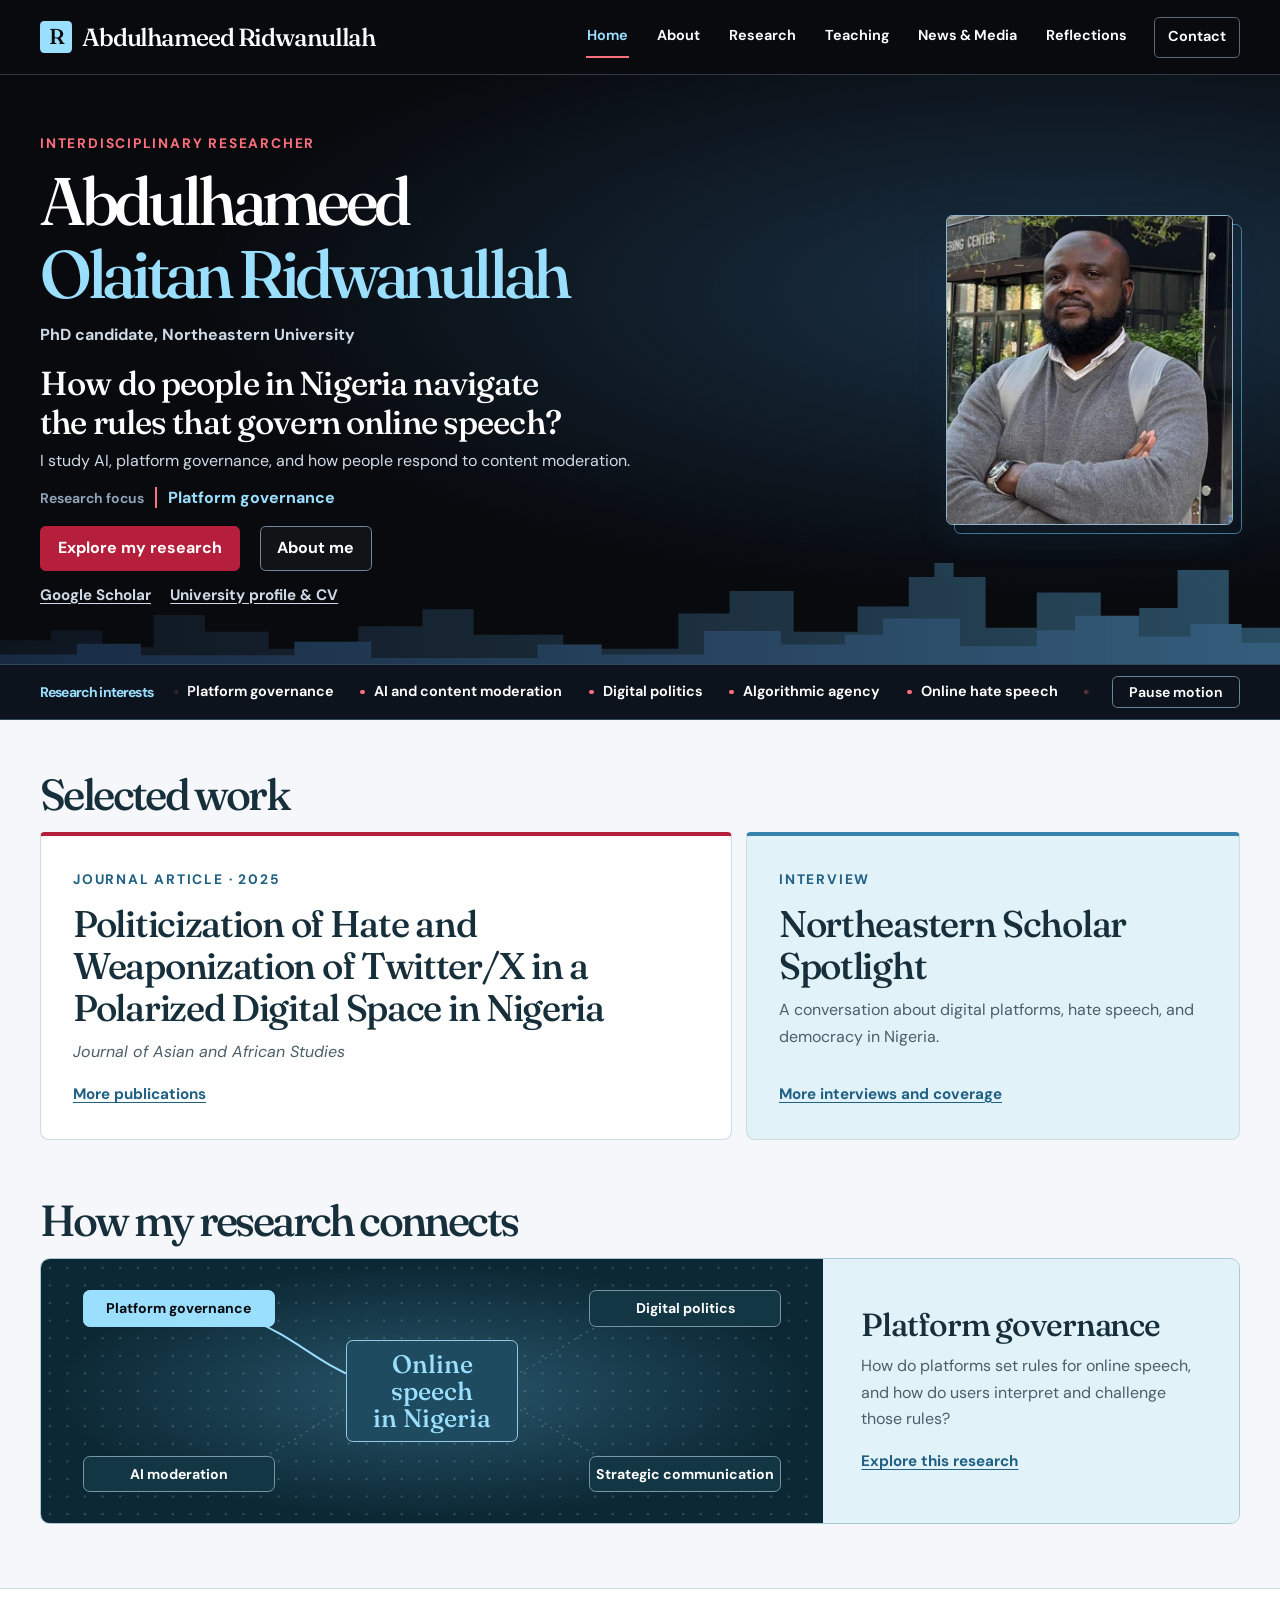
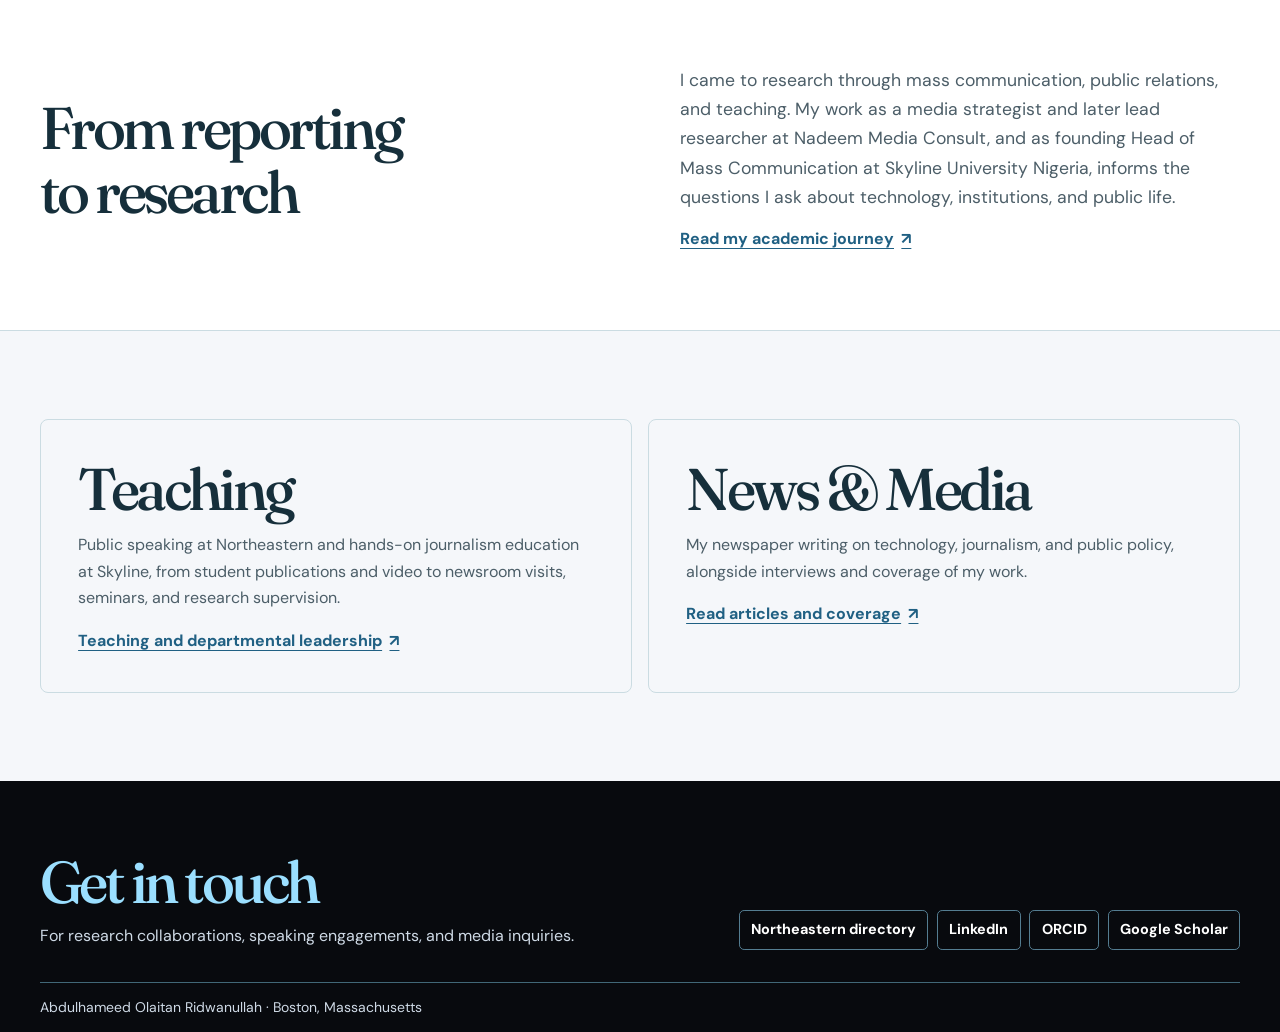
==== commit cfbdbaab: "Update title and brand name in index.html" ====
--- a/index.html
+++ b/index.html
@@ -5,7 +5,7 @@
   <meta name="viewport" content="width=device-width, initial-scale=1">
   <meta name="description" content="Academic portfolio of Abdulhameed Olaitan Ridwanullah, a Northeastern University PhD candidate researching AI, platform governance, and digital politics.">
   <meta name="theme-color" content="#0c2834">
-  <title>Abdulhameed Olaitan Ridwanullah | Ridoscope</title>
+  <title>Abdulhameed Olaitan Ridwanullah | Abdulhameed Ridwanullah </title>
   <link rel="preconnect" href="https://fonts.googleapis.com">
   <link rel="preconnect" href="https://fonts.gstatic.com" crossorigin>
   <link rel="stylesheet" href="https://fonts.googleapis.com/css2?family=DM+Sans:wght@400;500;600;700&family=Fraunces:opsz,wght@9..144,500;9..144,600&display=swap">
@@ -16,7 +16,7 @@
   <a class="skip" href="#main-content">Skip to content</a>
   <header class="site-header" id="top">
     <div class="wrap header-row">
-      <a class="brand" href="index.html"><span class="brand-mark" aria-hidden="true">R</span><span>Ridoscope</span></a>
+      <a class="brand" href="index.html"><span class="brand-mark" aria-hidden="true">R</span><span>Abdulhameed Ridwanullah</span></a>
       <nav class="site-nav" aria-label="Primary navigation">
         <a href="index.html" aria-current="page">Home</a>
 <a href="about.html">About</a>
